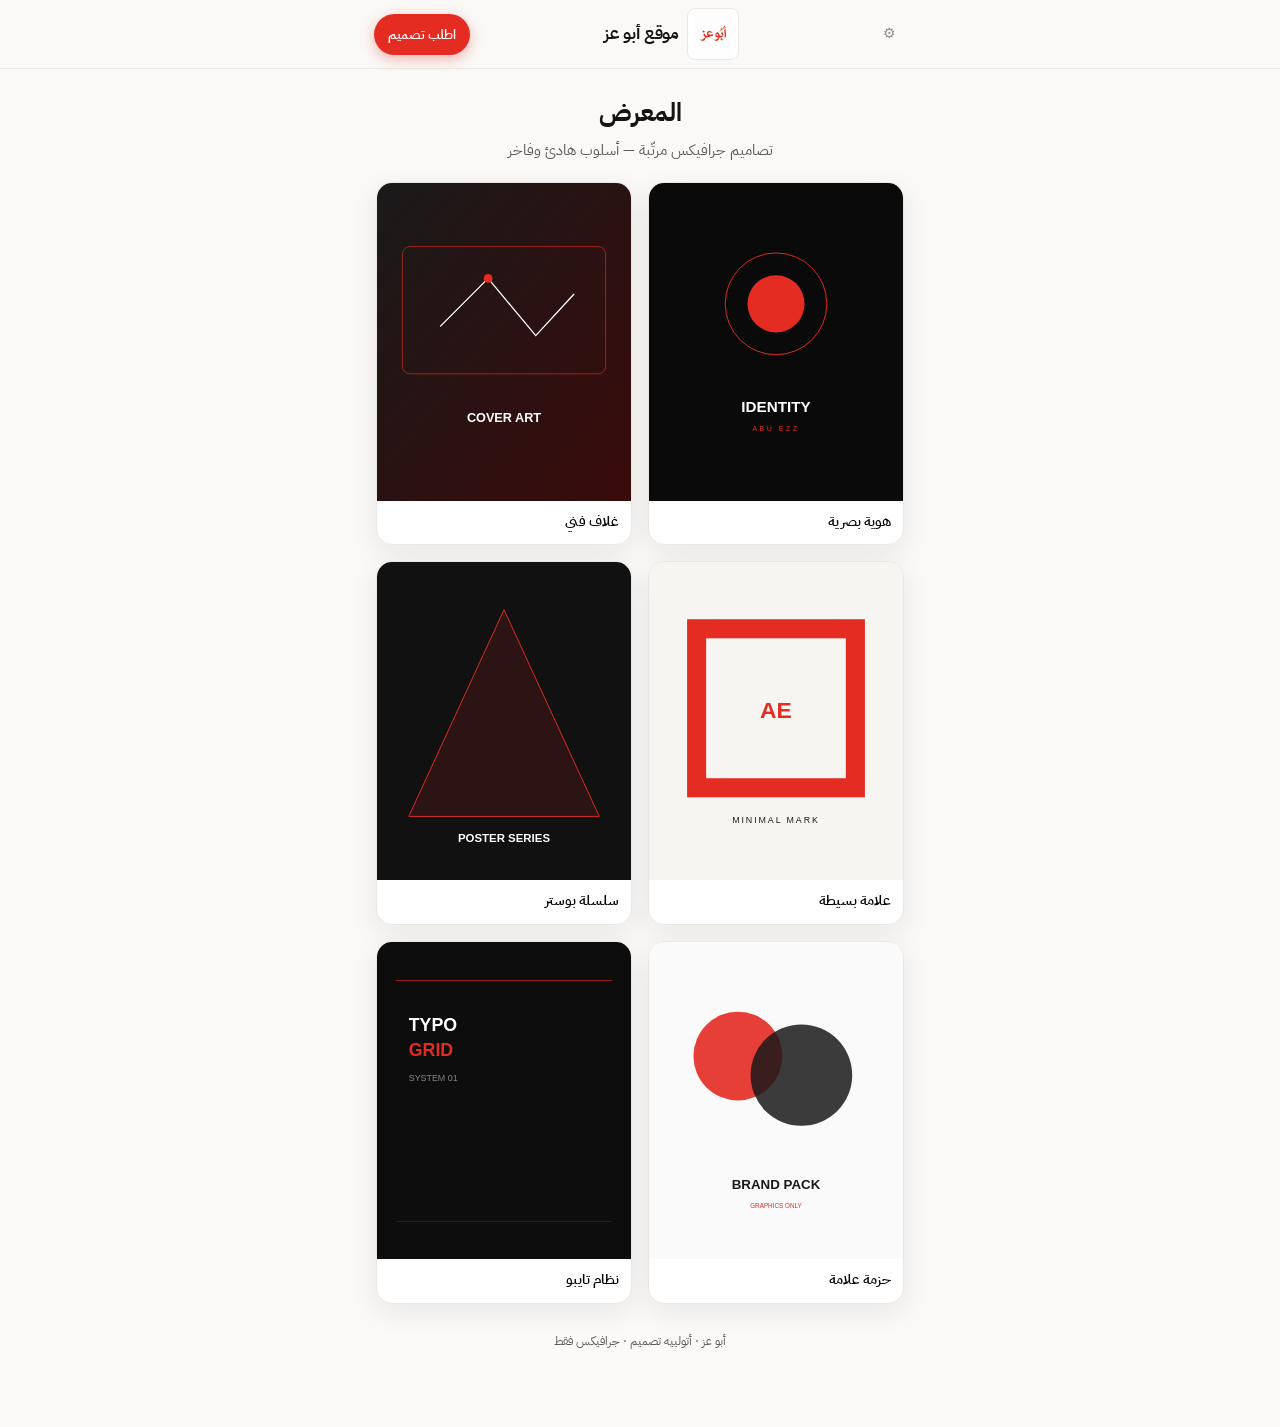
==== docs/index.html @ 237b1b46 "Replace site with أبو عز atelier (RTL docs Pages) Premium Arabic mobile-first gallery, mock order/pa" ====
<!DOCTYPE html>
<html lang="ar" dir="rtl">
<head>
  <meta charset="UTF-8" />
  <meta name="viewport" content="width=device-width, initial-scale=1, viewport-fit=cover" />
  <meta name="theme-color" content="#E42C23" />
  <meta name="description" content="أبو عز — أتولييه تصميم جرافيكس فاخر. معرض، طلب تصميم، ومتابعة الطلبات." />
  <title>موقع أبو عز</title>
  <link rel="preconnect" href="https://fonts.googleapis.com" />
  <link rel="preconnect" href="https://fonts.gstatic.com" crossorigin />
  <link href="https://fonts.googleapis.com/css2?family=IBM+Plex+Sans+Arabic:wght@300;400;500;600;700&display=swap" rel="stylesheet" />
  <link rel="stylesheet" href="styles.css" />
  <link rel="icon" href="assets/logo-abu-ezz.jpg" type="image/jpeg" />
</head>
<body>
  <div id="maintenanceOverlay" class="maintenance-overlay hidden" aria-live="polite">
    <div class="maintenance-card">
      <div class="spinner"></div>
      <p>جاري تحديث الموقع…</p>
      <p class="muted">صيانة قصيرة — ثوانٍ معدودة</p>
    </div>
  </div>

  <header class="site-header" id="siteHeader">
    <div class="header-bar">
      <button type="button" class="btn-cta" id="btnOrder" aria-label="اطلب تصميم">اطلب تصميم</button>
      <a href="#gallery" class="brand" id="brandLink" aria-label="موقع أبو عز — الرئيسية">
        <img src="assets/logo-abu-ezz.jpg" alt="أبو عز" class="brand-logo" width="120" height="160" />
        <span class="brand-title">موقع أبو عز</span>
      </a>
      <div class="header-actions">
        <button type="button" class="icon-btn hidden" id="btnBack" aria-label="رجوع">→</button>
        <button type="button" class="link-btn hidden" id="btnMyOrders" aria-label="طلباتي">طلباتي</button>
        <button type="button" class="icon-btn subtle" id="btnAdminGate" title="الإدارة" aria-label="الإدارة">⚙</button>
      </div>
    </div>
  </header>

  <main id="app" class="app">
    <!-- 1) Gallery -->
    <section id="view-gallery" class="view active" data-view="gallery">
      <div class="hero">
        <h1>المعرض</h1>
        <p class="hero-sub">تصاميم جرافيكس مرتّبة — أسلوب هادئ وفاخر</p>
      </div>
      <div class="gallery-grid" id="galleryGrid" role="list"></div>
      <p class="footer-note">أبو عز · أتولييه تصميم · جرافيكس فقط</p>
    </section>

    <!-- Gallery detail -->
    <section id="view-detail" class="view" data-view="detail">
      <article class="detail-card">
        <img id="detailImg" src="" alt="" class="detail-img" />
        <h2 id="detailTitle"></h2>
        <p id="detailDesc" class="muted"></p>
        <button type="button" class="btn-primary full" id="btnOrderFromDetail">اطلب تصميم مشابه</button>
      </article>
    </section>

    <!-- 2) Order flow -->
    <section id="view-order" class="view" data-view="order">
      <div class="flow-head">
        <h1>طلب تصميم</h1>
        <div class="steps-bar" id="stepsBar" aria-hidden="true"></div>
        <p class="step-label" id="stepLabel"></p>
      </div>
      <div class="flow-body" id="orderSteps"></div>
      <div class="flow-nav">
        <button type="button" class="btn-secondary" id="btnStepPrev">السابق</button>
        <button type="button" class="btn-primary" id="btnStepNext">التالي</button>
      </div>
    </section>

    <!-- 3) Payment -->
    <section id="view-pay" class="view" data-view="pay">
      <div class="pay-sheet" id="paySheet">
        <div class="pay-handle"></div>
        <p class="demo-badge">معاينة · لا تتم عمليات دفع حقيقية</p>
        <h1>الدفع</h1>
        <p class="pay-amount-label">المبلغ</p>
        <p class="pay-amount" id="payAmount">0.00 ر.س</p>
        <div class="pay-methods" role="radiogroup" aria-label="طريقة الدفع">
          <button type="button" class="pay-method" data-method="apple" aria-pressed="false">
            <span class="pm-icon"></span>
            <span>Apple Pay</span>
          </button>
          <button type="button" class="pay-method" data-method="mada" aria-pressed="false">
            <span class="pm-icon">م</span>
            <span>مدى</span>
          </button>
          <button type="button" class="pay-method" data-method="bank" aria-pressed="false">
            <span class="pm-icon">⇄</span>
            <span>تحويل بنكي</span>
          </button>
        </div>
        <div id="bankBox" class="bank-box hidden">
          <label>IBAN</label>
          <div class="iban-row">
            <code id="ibanText">SA7836036036009631393655</code>
            <button type="button" class="btn-copy" id="btnCopyIban">نسخ</button>
          </div>
        </div>
        <div class="double-tap-zone" id="doubleTapZone">
          <div class="side-btn" aria-hidden="true"></div>
          <p>اضغط مرتين للدفع</p>
          <p class="muted tiny">محاكاة واجهة المتجر — بدون خصم حقيقي</p>
        </div>
        <button type="button" class="btn-secondary full" id="btnCancelPay">إلغاء</button>
      </div>
    </section>

    <!-- Client orders -->
    <section id="view-myorders" class="view" data-view="myorders">
      <div class="hero compact">
        <h1>طلباتي</h1>
        <p class="hero-sub">خاصة بحسابك في هذه الجلسة فقط</p>
      </div>
      <div id="myOrdersList" class="orders-list"></div>
    </section>

    <!-- 4) Admin -->
    <section id="view-admin-login" class="view" data-view="admin-login">
      <div class="admin-gate">
        <h1>الإدارة</h1>
        <p class="muted">دخول محمي — للمعاينة فقط</p>
        <div id="adminLoginSteps">
          <div class="field" data-admin-step="pass">
            <label for="adminPass">كلمة المرور</label>
            <input type="password" id="adminPass" autocomplete="current-password" />
            <p class="help-once" id="adminPassHelp">للمعاينة: abu-ezz-admin</p>
          </div>
          <div class="field hidden" data-admin-step="phone">
            <label for="adminPhone">رقم الجوال</label>
            <input type="tel" id="adminPhone" inputmode="numeric" placeholder="5xxxxxxxx" dir="ltr" />
            <p class="muted tiny">يُقبل الرقم المصرّح فقط</p>
          </div>
          <div class="field hidden" data-admin-step="sms">
            <label for="adminSms">رمز التحقق (محاكاة)</label>
            <input type="text" id="adminSms" inputmode="numeric" maxlength="6" dir="ltr" />
            <p class="muted tiny" id="smsHint"></p>
          </div>
        </div>
        <button type="button" class="btn-primary full" id="btnAdminNext">متابعة</button>
      </div>
    </section>

    <section id="view-admin" class="view" data-view="admin">
      <div class="hero compact">
        <h1>لوحة الإدارة</h1>
        <p class="hero-sub">أبو عز · تحكم الأتولييه</p>
      </div>
      <div class="admin-grid">
        <button type="button" class="admin-tile" data-admin-panel="designs">إدارة تصميم</button>
        <button type="button" class="admin-tile" data-admin-panel="add">إضافة تصميم</button>
        <button type="button" class="admin-tile" data-admin-panel="orders">سجل الطلبات</button>
        <button type="button" class="admin-tile" data-admin-panel="refresh" id="btnSiteRefresh">تحديث</button>
      </div>

      <div id="adminPanel" class="admin-panel">
        <div class="panel hidden" id="panel-designs">
          <h2>إدارة التصاميم</h2>
          <div id="adminDesignsList" class="admin-list"></div>
        </div>
        <div class="panel hidden" id="panel-add">
          <h2>إضافة تصميم</h2>
          <div class="field">
            <label for="newDesignTitle">عنوان التصميم</label>
            <input type="text" id="newDesignTitle" />
          </div>
          <div class="field">
            <label for="newDesignDesc">وصف مختصر</label>
            <textarea id="newDesignDesc" rows="3"></textarea>
          </div>
          <div class="field">
            <label for="newDesignImg">رابط صورة / مسار الأصل</label>
            <input type="text" id="newDesignImg" placeholder="assets/sample-1.svg" dir="ltr" />
          </div>
          <button type="button" class="btn-primary" id="btnAddDesign">حفظ التصميم</button>
        </div>
        <div class="panel hidden" id="panel-orders">
          <h2>سجل الطلبات</h2>
          <div class="price-controls">
            <h3>أسعار الخدمات</h3>
            <div class="field inline">
              <label for="priceBase">سعر التصميم الأساسي</label>
              <input type="number" id="priceBase" min="0.001" max="1000" step="0.001" dir="ltr" />
            </div>
            <div class="field inline">
              <label for="priceExtra">سعر الإضافة</label>
              <input type="number" id="priceExtra" min="0.001" max="1000" step="0.001" dir="ltr" />
            </div>
            <button type="button" class="btn-secondary" id="btnSavePrices">حفظ الأسعار</button>
          </div>
          <div id="adminOrdersList" class="orders-list"></div>
        </div>
      </div>

      <div class="security-panel" id="securityPanel">
        <h2>حالة الأمان</h2>
        <ul class="sec-list">
          <li><span class="dot ok"></span> ملفات غير مسربة</li>
          <li><span class="dot ok"></span> قاعدة بيانات مؤمّنة <span class="muted tiny">(محاكاة محلية)</span></li>
          <li><span class="dot ok"></span> تسليس للموقع</li>
        </ul>
        <h3>سجل الزوار والأحداث</h3>
        <p class="stat-line">الدخول: <strong id="statVisits">0</strong> · الأحداث: <strong id="statEvents">0</strong></p>
        <div id="eventLog" class="event-log"></div>
        <button type="button" class="btn-secondary" id="btnLogoutAdmin">خروج الإدارة</button>
      </div>
    </section>
  </main>

  <div id="toast" class="toast hidden" role="status"></div>
  <script src="app.js" defer></script>
</body>
</html>
---- docs/styles.css ----
/* أبو عز — premium RTL mobile-first */
:root {
  --brand: #E42C23;
  --brand-dark: #c4211a;
  --brand-soft: rgba(228, 44, 35, 0.08);
  --ink: #141414;
  --ink-soft: #5a5a5a;
  --line: #ebe8e4;
  --bg: #faf9f7;
  --card: #ffffff;
  --shadow: 0 8px 28px rgba(20, 20, 20, 0.08);
  --radius: 16px;
  --header-h: 64px;
  --safe-b: env(safe-area-inset-bottom, 0px);
  --font: "IBM Plex Sans Arabic", system-ui, -apple-system, sans-serif;
}

*, *::before, *::after { box-sizing: border-box; }
html { scroll-behavior: smooth; }
body {
  margin: 0;
  font-family: var(--font);
  background: var(--bg);
  color: var(--ink);
  line-height: 1.6;
  -webkit-font-smoothing: antialiased;
  min-height: 100dvh;
  padding-bottom: calc(24px + var(--safe-b));
}
img { max-width: 100%; display: block; }
button, input, textarea { font: inherit; }
button { cursor: pointer; border: none; background: none; }
a { color: inherit; text-decoration: none; }
.hidden { display: none !important; }
.muted { color: var(--ink-soft); }
.tiny { font-size: 0.78rem; }
.full { width: 100%; }

/* Header — CTA visual LEFT in RTL (margin-inline-end / order) */
.site-header {
  position: sticky;
  top: 0;
  z-index: 40;
  background: rgba(250, 249, 247, 0.92);
  backdrop-filter: blur(12px);
  -webkit-backdrop-filter: blur(12px);
  border-bottom: 1px solid var(--line);
}
.header-bar {
  max-width: 560px;
  margin: 0 auto;
  min-height: var(--header-h);
  padding: 8px 14px;
  display: grid;
  grid-template-columns: auto 1fr auto;
  align-items: center;
  gap: 10px;
}
/* In RTL, first grid column is on the RIGHT. We want CTA on visual LEFT → last column */
.header-bar { direction: ltr; }
.header-bar .brand { direction: rtl; justify-self: center; }
.header-bar .header-actions { direction: rtl; justify-self: start; }
.header-bar .btn-cta { justify-self: end; }

.brand {
  display: flex;
  align-items: center;
  gap: 8px;
}
.brand-logo {
  width: 44px;
  height: 44px;
  object-fit: contain;
  border-radius: 8px;
  background: #fff;
  border: 1px solid var(--line);
}
.brand-title {
  font-weight: 700;
  font-size: 0.95rem;
  letter-spacing: -0.01em;
  white-space: nowrap;
}
.btn-cta {
  background: var(--brand);
  color: #fff;
  font-weight: 600;
  font-size: 0.82rem;
  padding: 10px 14px;
  border-radius: 999px;
  box-shadow: 0 4px 14px rgba(228, 44, 35, 0.35);
  transition: transform 0.15s ease, background 0.15s;
}
.btn-cta:active { transform: scale(0.97); background: var(--brand-dark); }
.icon-btn, .link-btn {
  color: var(--ink);
  font-size: 0.9rem;
  padding: 8px 10px;
  border-radius: 10px;
}
.icon-btn.subtle { opacity: 0.45; }
.header-actions { display: flex; align-items: center; gap: 4px; }
.link-btn {
  color: var(--brand);
  font-weight: 600;
  font-size: 0.82rem;
}

.app {
  max-width: 560px;
  margin: 0 auto;
  padding: 12px 16px 40px;
}
.view { display: none; animation: fadeIn 0.35s ease; }
.view.active { display: block; }
@keyframes fadeIn {
  from { opacity: 0; transform: translateY(6px); }
  to { opacity: 1; transform: none; }
}

.hero { padding: 12px 0 20px; text-align: center; }
.hero.compact { padding-bottom: 12px; }
.hero h1 {
  margin: 0 0 6px;
  font-size: 1.55rem;
  font-weight: 700;
}
.hero-sub { margin: 0; color: var(--ink-soft); font-size: 0.92rem; }

/* Gallery */
.gallery-grid {
  display: grid;
  grid-template-columns: 1fr 1fr;
  gap: 12px;
}
.gallery-item {
  background: var(--card);
  border-radius: var(--radius);
  overflow: hidden;
  border: 1px solid var(--line);
  box-shadow: var(--shadow);
  text-align: start;
  padding: 0;
  transition: transform 0.2s ease;
}
.gallery-item:active { transform: scale(0.98); }
.gallery-item img {
  width: 100%;
  aspect-ratio: 4/5;
  object-fit: cover;
  background: #eee;
}
.gallery-item .cap {
  padding: 10px 12px 12px;
  font-size: 0.85rem;
  font-weight: 600;
}
.footer-note {
  text-align: center;
  color: var(--ink-soft);
  font-size: 0.75rem;
  margin-top: 28px;
}

.detail-card {
  background: var(--card);
  border-radius: calc(var(--radius) + 4px);
  overflow: hidden;
  border: 1px solid var(--line);
  box-shadow: var(--shadow);
  padding-bottom: 20px;
}
.detail-img {
  width: 100%;
  aspect-ratio: 4/5;
  object-fit: cover;
}
.detail-card h2, .detail-card p { padding: 0 16px; }
.detail-card h2 { margin: 16px 0 6px; font-size: 1.25rem; }
.detail-card .btn-primary { margin: 16px; width: calc(100% - 32px); }

/* Buttons */
.btn-primary, .btn-secondary {
  display: inline-flex;
  align-items: center;
  justify-content: center;
  gap: 8px;
  padding: 12px 18px;
  border-radius: 12px;
  font-weight: 600;
  transition: background 0.15s, opacity 0.15s, transform 0.1s;
}
.btn-primary {
  background: var(--brand);
  color: #fff;
}
.btn-primary:disabled {
  opacity: 0.4;
  cursor: not-allowed;
}
.btn-primary:not(:disabled):active { transform: scale(0.98); background: var(--brand-dark); }
.btn-secondary {
  background: #fff;
  color: var(--ink);
  border: 1px solid var(--line);
}
.btn-copy {
  background: var(--brand-soft);
  color: var(--brand);
  font-weight: 600;
  padding: 8px 12px;
  border-radius: 8px;
  flex-shrink: 0;
}

/* Order flow */
.flow-head { text-align: center; margin-bottom: 16px; }
.flow-head h1 { margin: 0 0 12px; font-size: 1.35rem; }
.steps-bar {
  display: flex;
  gap: 4px;
  justify-content: center;
  margin-bottom: 8px;
}
.steps-bar span {
  width: 22px;
  height: 4px;
  border-radius: 2px;
  background: var(--line);
}
.steps-bar span.on { background: var(--brand); }
.step-label { margin: 0; font-size: 0.9rem; color: var(--ink-soft); font-weight: 500; }
.flow-body {
  background: var(--card);
  border: 1px solid var(--line);
  border-radius: var(--radius);
  padding: 18px 16px;
  box-shadow: var(--shadow);
  min-height: 220px;
}
.flow-nav {
  display: flex;
  gap: 10px;
  margin-top: 16px;
}
.flow-nav .btn-primary, .flow-nav .btn-secondary { flex: 1; }

.field { margin-bottom: 14px; }
.field label {
  display: block;
  font-size: 0.85rem;
  font-weight: 600;
  margin-bottom: 6px;
}
.field input, .field textarea {
  width: 100%;
  padding: 12px 14px;
  border: 1px solid var(--line);
  border-radius: 12px;
  background: #fff;
  color: var(--ink);
  outline: none;
  transition: border-color 0.15s;
}
.field input:focus, .field textarea:focus { border-color: var(--brand); }
.field.inline {
  display: flex;
  flex-direction: column;
  gap: 6px;
}
.help-once {
  font-size: 0.78rem;
  color: var(--brand);
  margin: 8px 0 0;
  background: var(--brand-soft);
  padding: 8px 10px;
  border-radius: 8px;
}

.google-btn {
  width: 100%;
  display: flex;
  align-items: center;
  justify-content: center;
  gap: 10px;
  padding: 12px;
  border: 1px solid var(--line);
  border-radius: 12px;
  background: #fff;
  font-weight: 600;
  margin-top: 10px;
}
.google-btn .g {
  width: 22px; height: 22px;
  border-radius: 50%;
  background: conic-gradient(#ea4335 0 25%, #fbbc05 0 50%, #34a853 0 75%, #4285f4 0);
}
.avatar-row {
  display: flex;
  align-items: center;
  gap: 12px;
  margin-top: 14px;
  padding: 10px;
  background: var(--brand-soft);
  border-radius: 12px;
}
.avatar-ph {
  width: 44px; height: 44px;
  border-radius: 50%;
  background: linear-gradient(135deg, #ddd, #bbb);
  display: grid; place-items: center;
  font-weight: 700; color: #555;
}
.fixed-type {
  display: inline-flex;
  align-items: center;
  gap: 8px;
  padding: 12px 14px;
  background: var(--brand-soft);
  color: var(--brand);
  border-radius: 12px;
  font-weight: 600;
  border: 1px solid rgba(228,44,35,0.2);
}

.colors-grid {
  display: grid;
  grid-template-columns: repeat(5, 1fr);
  gap: 10px;
}
.color-swatch {
  aspect-ratio: 1;
  border-radius: 12px;
  border: 2px solid transparent;
  box-shadow: inset 0 0 0 1px rgba(0,0,0,0.08);
}
.color-swatch.selected {
  border-color: var(--ink);
  outline: 2px solid var(--brand);
  outline-offset: 2px;
}
.color-count { font-size: 0.8rem; color: var(--ink-soft); margin-top: 8px; }

.total-box {
  text-align: center;
  padding: 20px 12px;
}
.total-box .sum {
  font-size: 2rem;
  font-weight: 700;
  color: var(--brand);
  margin: 8px 0;
}
.breakdown { font-size: 0.85rem; color: var(--ink-soft); }

/* Payment sheet */
#view-pay {
  position: fixed;
  inset: 0;
  z-index: 50;
  background: rgba(0,0,0,0.45);
  display: none;
  align-items: flex-end;
  justify-content: center;
  padding: 0;
  max-width: none;
  margin: 0;
}
#view-pay.active { display: flex; animation: none; }
.pay-sheet {
  width: 100%;
  max-width: 560px;
  background: #fff;
  border-radius: 24px 24px 0 0;
  padding: 12px 20px calc(28px + var(--safe-b));
  box-shadow: 0 -8px 40px rgba(0,0,0,0.2);
  animation: sheetUp 0.35s ease;
}
@keyframes sheetUp {
  from { transform: translateY(40%); opacity: 0.6; }
  to { transform: none; opacity: 1; }
}
.pay-handle {
  width: 40px; height: 4px;
  background: #ddd;
  border-radius: 2px;
  margin: 4px auto 14px;
}
.demo-badge {
  display: inline-block;
  background: #fff3cd;
  color: #7a5b00;
  font-size: 0.72rem;
  font-weight: 600;
  padding: 4px 10px;
  border-radius: 999px;
  margin: 0 0 10px;
}
.pay-sheet h1 { margin: 0 0 8px; font-size: 1.3rem; text-align: center; }
.pay-amount-label { text-align: center; margin: 0; color: var(--ink-soft); font-size: 0.85rem; }
.pay-amount {
  text-align: center;
  font-size: 2.2rem;
  font-weight: 700;
  margin: 4px 0 18px;
  color: var(--ink);
}
.pay-methods {
  display: grid;
  grid-template-columns: 1fr 1fr 1fr;
  gap: 8px;
  margin-bottom: 14px;
}
.pay-method {
  display: flex;
  flex-direction: column;
  align-items: center;
  gap: 6px;
  padding: 14px 8px;
  border-radius: 14px;
  border: 1.5px solid var(--line);
  font-size: 0.78rem;
  font-weight: 600;
  background: #fafafa;
}
.pay-method[aria-pressed="true"] {
  border-color: var(--brand);
  background: var(--brand-soft);
  color: var(--brand);
}
.pm-icon {
  font-size: 1.2rem;
  width: 32px; height: 32px;
  display: grid; place-items: center;
  border-radius: 8px;
  background: #fff;
  border: 1px solid var(--line);
}
.bank-box {
  background: #f6f6f6;
  border-radius: 12px;
  padding: 12px;
  margin-bottom: 14px;
}
.bank-box label { font-size: 0.8rem; font-weight: 600; display: block; margin-bottom: 6px; }
.iban-row {
  display: flex;
  align-items: center;
  gap: 8px;
}
.iban-row code {
  flex: 1;
  font-size: 0.72rem;
  word-break: break-all;
  direction: ltr;
  text-align: left;
  background: #fff;
  padding: 10px;
  border-radius: 8px;
  border: 1px solid var(--line);
}
.double-tap-zone {
  position: relative;
  border: 2px dashed var(--line);
  border-radius: 16px;
  padding: 28px 16px;
  text-align: center;
  margin-bottom: 14px;
  background: linear-gradient(180deg, #fafafa, #fff);
  user-select: none;
  -webkit-user-select: none;
}
.double-tap-zone.ready {
  border-color: var(--brand);
  background: var(--brand-soft);
}
.double-tap-zone p { margin: 0; font-weight: 600; }
.double-tap-zone .tiny { margin-top: 6px; font-weight: 400; }
.side-btn {
  position: absolute;
  left: 10px;
  top: 50%;
  transform: translateY(-50%);
  width: 6px;
  height: 36px;
  border-radius: 3px;
  background: #ccc;
}
.double-tap-zone.ready .side-btn { background: var(--brand); }

/* Orders list */
.orders-list { display: flex; flex-direction: column; gap: 10px; }
.order-card {
  background: var(--card);
  border: 1px solid var(--line);
  border-radius: var(--radius);
  padding: 14px;
  box-shadow: var(--shadow);
}
.order-card h3 { margin: 0 0 6px; font-size: 1rem; }
.order-meta { font-size: 0.8rem; color: var(--ink-soft); }
.badge {
  display: inline-block;
  font-size: 0.72rem;
  font-weight: 600;
  padding: 3px 8px;
  border-radius: 999px;
  background: var(--brand-soft);
  color: var(--brand);
  margin-bottom: 8px;
}
.empty {
  text-align: center;
  padding: 40px 16px;
  color: var(--ink-soft);
  background: var(--card);
  border-radius: var(--radius);
  border: 1px dashed var(--line);
}

/* Admin */
.admin-gate {
  background: var(--card);
  border: 1px solid var(--line);
  border-radius: var(--radius);
  padding: 24px 18px;
  box-shadow: var(--shadow);
  max-width: 400px;
  margin: 20px auto;
}
.admin-gate h1 { margin: 0 0 4px; text-align: center; font-size: 1.35rem; }
.admin-gate > .muted { text-align: center; margin-bottom: 18px; }

.admin-grid {
  display: grid;
  grid-template-columns: 1fr 1fr;
  gap: 12px;
  margin-bottom: 20px;
}
.admin-tile {
  aspect-ratio: 1.15;
  background: var(--card);
  border: 1px solid var(--line);
  border-radius: var(--radius);
  box-shadow: var(--shadow);
  font-weight: 700;
  font-size: 0.95rem;
  color: var(--ink);
  transition: border-color 0.15s, transform 0.1s;
}
.admin-tile:active { transform: scale(0.97); }
.admin-tile.active-tile {
  border-color: var(--brand);
  color: var(--brand);
  background: var(--brand-soft);
}
.admin-panel .panel {
  background: var(--card);
  border: 1px solid var(--line);
  border-radius: var(--radius);
  padding: 16px;
  margin-bottom: 16px;
}
.admin-panel h2 { margin: 0 0 12px; font-size: 1.1rem; }
.admin-list { display: flex; flex-direction: column; gap: 8px; }
.admin-design-row {
  display: flex;
  align-items: center;
  gap: 10px;
  padding: 8px;
  border: 1px solid var(--line);
  border-radius: 10px;
}
.admin-design-row img {
  width: 48px; height: 60px;
  object-fit: cover;
  border-radius: 6px;
}
.admin-design-row .grow { flex: 1; font-size: 0.85rem; font-weight: 600; }
.danger-btn {
  color: var(--brand);
  font-size: 0.8rem;
  font-weight: 600;
  padding: 6px 8px;
}
.price-controls {
  background: #f7f7f7;
  border-radius: 12px;
  padding: 12px;
  margin-bottom: 16px;
}
.price-controls h3 { margin: 0 0 10px; font-size: 0.95rem; }

.security-panel {
  background: var(--card);
  border: 1px solid var(--line);
  border-radius: var(--radius);
  padding: 16px;
  margin-top: 8px;
}
.security-panel h2, .security-panel h3 { margin: 0 0 10px; font-size: 1rem; }
.security-panel h3 { margin-top: 16px; }
.sec-list { list-style: none; padding: 0; margin: 0; }
.sec-list li {
  display: flex;
  align-items: center;
  gap: 8px;
  padding: 8px 0;
  font-size: 0.9rem;
  border-bottom: 1px solid var(--line);
}
.dot {
  width: 8px; height: 8px;
  border-radius: 50%;
  flex-shrink: 0;
}
.dot.ok { background: #22a06b; box-shadow: 0 0 0 3px rgba(34,160,107,0.2); }
.stat-line { font-size: 0.9rem; margin: 0 0 10px; }
.event-log {
  max-height: 180px;
  overflow: auto;
  font-size: 0.78rem;
  background: #f6f6f6;
  border-radius: 10px;
  padding: 10px;
  direction: ltr;
  text-align: left;
  font-family: ui-monospace, monospace;
}
.event-log div { padding: 3px 0; border-bottom: 1px solid #eaeaea; color: #444; }

/* Maintenance */
.maintenance-overlay {
  position: fixed;
  inset: 0;
  z-index: 100;
  background: rgba(250, 249, 247, 0.94);
  display: grid;
  place-items: center;
}
.maintenance-card { text-align: center; }
.spinner {
  width: 40px; height: 40px;
  border: 3px solid var(--line);
  border-top-color: var(--brand);
  border-radius: 50%;
  margin: 0 auto 14px;
  animation: spin 0.8s linear infinite;
}
@keyframes spin { to { transform: rotate(360deg); } }

.toast {
  position: fixed;
  bottom: calc(24px + var(--safe-b));
  left: 50%;
  transform: translateX(-50%);
  background: var(--ink);
  color: #fff;
  padding: 12px 18px;
  border-radius: 12px;
  font-size: 0.88rem;
  font-weight: 500;
  z-index: 80;
  max-width: 90vw;
  box-shadow: var(--shadow);
}
.toast.hidden { display: none; }

@media (min-width: 600px) {
  .gallery-grid { gap: 16px; }
  .brand-title { font-size: 1.05rem; }
  .brand-logo { width: 52px; height: 52px; }
}
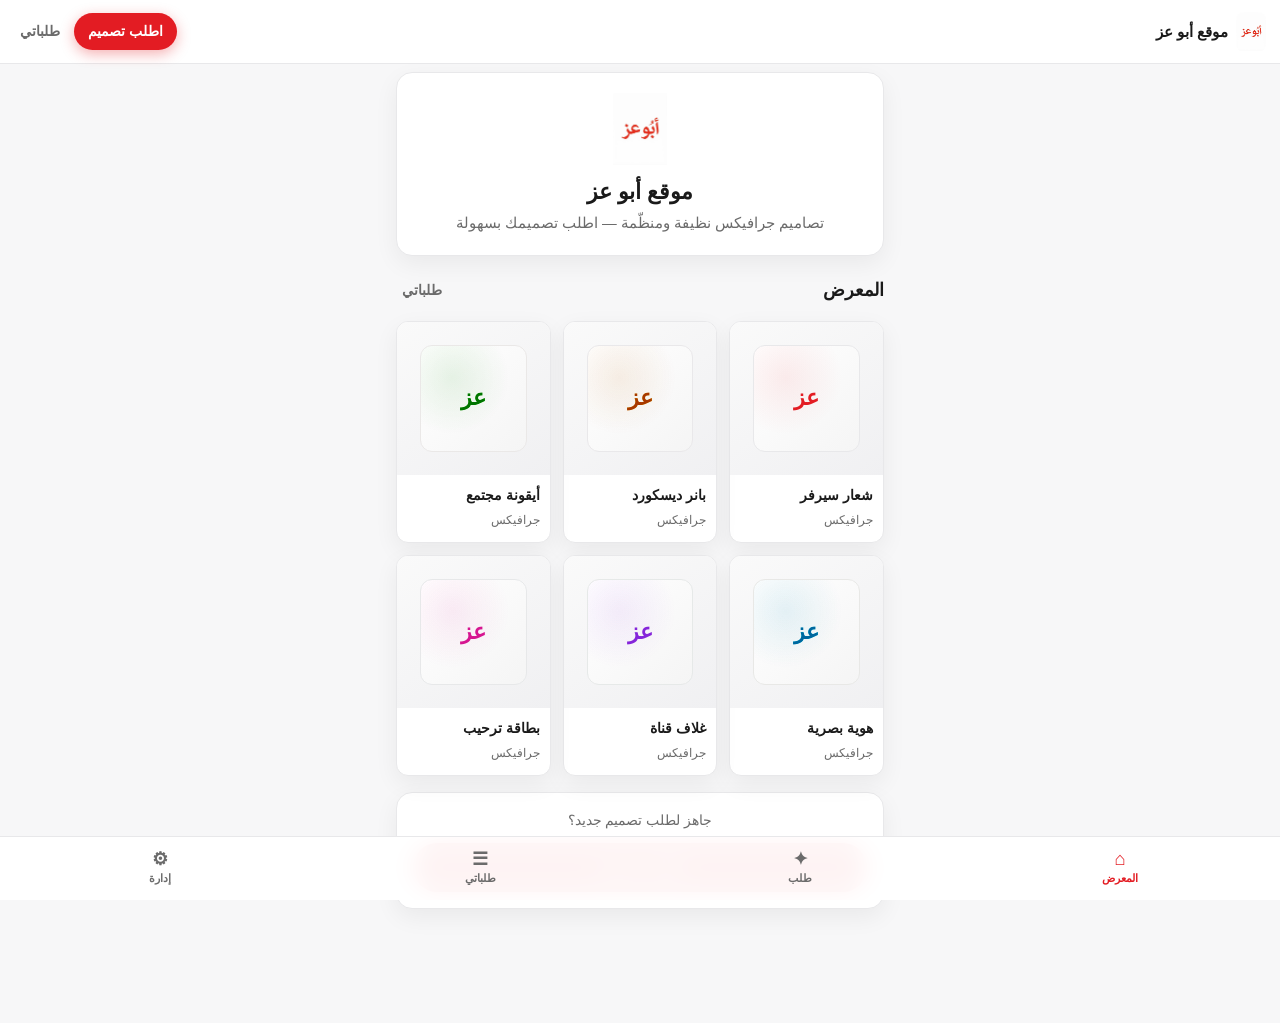
==== commit 1df90d66: "Polish موقع أبو عز: RTL SPA gallery, order wizard, pay, admin Mobile-first Arabic site with logo CTA" ====
--- a/docs/index.html
+++ b/docs/index.html
@@ -3,214 +3,56 @@
 <head>
   <meta charset="UTF-8" />
   <meta name="viewport" content="width=device-width, initial-scale=1, viewport-fit=cover" />
-  <meta name="theme-color" content="#E42C23" />
-  <meta name="description" content="أبو عز — أتولييه تصميم جرافيكس فاخر. معرض، طلب تصميم، ومتابعة الطلبات." />
+  <meta name="theme-color" content="#E31C23" />
+  <meta name="apple-mobile-web-app-capable" content="yes" />
+  <meta name="apple-mobile-web-app-status-bar-style" content="default" />
   <title>موقع أبو عز</title>
-  <link rel="preconnect" href="https://fonts.googleapis.com" />
-  <link rel="preconnect" href="https://fonts.gstatic.com" crossorigin />
-  <link href="https://fonts.googleapis.com/css2?family=IBM+Plex+Sans+Arabic:wght@300;400;500;600;700&display=swap" rel="stylesheet" />
+  <link rel="icon" type="image/jpeg" href="assets/logo-abu-ezz.jpg" />
   <link rel="stylesheet" href="styles.css" />
-  <link rel="icon" href="assets/logo-abu-ezz.jpg" type="image/jpeg" />
 </head>
 <body>
-  <div id="maintenanceOverlay" class="maintenance-overlay hidden" aria-live="polite">
+  <div id="maintenance-overlay" class="maintenance-overlay hidden" aria-hidden="true">
     <div class="maintenance-card">
       <div class="spinner"></div>
-      <p>جاري تحديث الموقع…</p>
-      <p class="muted">صيانة قصيرة — ثوانٍ معدودة</p>
+      <p>الموقع قيد التحديث…</p>
+      <p class="muted">يرجى الانتظار قليلاً</p>
     </div>
   </div>
 
-  <header class="site-header" id="siteHeader">
-    <div class="header-bar">
-      <button type="button" class="btn-cta" id="btnOrder" aria-label="اطلب تصميم">اطلب تصميم</button>
-      <a href="#gallery" class="brand" id="brandLink" aria-label="موقع أبو عز — الرئيسية">
-        <img src="assets/logo-abu-ezz.jpg" alt="أبو عز" class="brand-logo" width="120" height="160" />
-        <span class="brand-title">موقع أبو عز</span>
-      </a>
-      <div class="header-actions">
-        <button type="button" class="icon-btn hidden" id="btnBack" aria-label="رجوع">→</button>
-        <button type="button" class="link-btn hidden" id="btnMyOrders" aria-label="طلباتي">طلباتي</button>
-        <button type="button" class="icon-btn subtle" id="btnAdminGate" title="الإدارة" aria-label="الإدارة">⚙</button>
-      </div>
+  <header class="app-header" id="app-header">
+    <a href="#/" class="brand" aria-label="موقع أبو عز — الرئيسية">
+      <img src="assets/logo-abu-ezz.jpg" alt="أبُو عز" class="brand-logo" width="120" height="48" />
+      <span class="brand-title">موقع أبو عز</span>
+    </a>
+    <div class="header-actions">
+      <a href="#/orders" class="link-btn" id="btn-my-orders">طلباتي</a>
+      <a href="#/order" class="cta-btn" id="btn-order-design">اطلب تصميم</a>
     </div>
   </header>
 
-  <main id="app" class="app">
-    <!-- 1) Gallery -->
-    <section id="view-gallery" class="view active" data-view="gallery">
-      <div class="hero">
-        <h1>المعرض</h1>
-        <p class="hero-sub">تصاميم جرافيكس مرتّبة — أسلوب هادئ وفاخر</p>
-      </div>
-      <div class="gallery-grid" id="galleryGrid" role="list"></div>
-      <p class="footer-note">أبو عز · أتولييه تصميم · جرافيكس فقط</p>
-    </section>
+  <main id="app" class="app-main" role="main"></main>
 
-    <!-- Gallery detail -->
-    <section id="view-detail" class="view" data-view="detail">
-      <article class="detail-card">
-        <img id="detailImg" src="" alt="" class="detail-img" />
-        <h2 id="detailTitle"></h2>
-        <p id="detailDesc" class="muted"></p>
-        <button type="button" class="btn-primary full" id="btnOrderFromDetail">اطلب تصميم مشابه</button>
-      </article>
-    </section>
-
-    <!-- 2) Order flow -->
-    <section id="view-order" class="view" data-view="order">
-      <div class="flow-head">
-        <h1>طلب تصميم</h1>
-        <div class="steps-bar" id="stepsBar" aria-hidden="true"></div>
-        <p class="step-label" id="stepLabel"></p>
-      </div>
-      <div class="flow-body" id="orderSteps"></div>
-      <div class="flow-nav">
-        <button type="button" class="btn-secondary" id="btnStepPrev">السابق</button>
-        <button type="button" class="btn-primary" id="btnStepNext">التالي</button>
-      </div>
-    </section>
-
-    <!-- 3) Payment -->
-    <section id="view-pay" class="view" data-view="pay">
-      <div class="pay-sheet" id="paySheet">
-        <div class="pay-handle"></div>
-        <p class="demo-badge">معاينة · لا تتم عمليات دفع حقيقية</p>
-        <h1>الدفع</h1>
-        <p class="pay-amount-label">المبلغ</p>
-        <p class="pay-amount" id="payAmount">0.00 ر.س</p>
-        <div class="pay-methods" role="radiogroup" aria-label="طريقة الدفع">
-          <button type="button" class="pay-method" data-method="apple" aria-pressed="false">
-            <span class="pm-icon"></span>
-            <span>Apple Pay</span>
-          </button>
-          <button type="button" class="pay-method" data-method="mada" aria-pressed="false">
-            <span class="pm-icon">م</span>
-            <span>مدى</span>
-          </button>
-          <button type="button" class="pay-method" data-method="bank" aria-pressed="false">
-            <span class="pm-icon">⇄</span>
-            <span>تحويل بنكي</span>
-          </button>
-        </div>
-        <div id="bankBox" class="bank-box hidden">
-          <label>IBAN</label>
-          <div class="iban-row">
-            <code id="ibanText">SA7836036036009631393655</code>
-            <button type="button" class="btn-copy" id="btnCopyIban">نسخ</button>
-          </div>
-        </div>
-        <div class="double-tap-zone" id="doubleTapZone">
-          <div class="side-btn" aria-hidden="true"></div>
-          <p>اضغط مرتين للدفع</p>
-          <p class="muted tiny">محاكاة واجهة المتجر — بدون خصم حقيقي</p>
-        </div>
-        <button type="button" class="btn-secondary full" id="btnCancelPay">إلغاء</button>
-      </div>
-    </section>
-
-    <!-- Client orders -->
-    <section id="view-myorders" class="view" data-view="myorders">
-      <div class="hero compact">
-        <h1>طلباتي</h1>
-        <p class="hero-sub">خاصة بحسابك في هذه الجلسة فقط</p>
-      </div>
-      <div id="myOrdersList" class="orders-list"></div>
-    </section>
-
-    <!-- 4) Admin -->
-    <section id="view-admin-login" class="view" data-view="admin-login">
-      <div class="admin-gate">
-        <h1>الإدارة</h1>
-        <p class="muted">دخول محمي — للمعاينة فقط</p>
-        <div id="adminLoginSteps">
-          <div class="field" data-admin-step="pass">
-            <label for="adminPass">كلمة المرور</label>
-            <input type="password" id="adminPass" autocomplete="current-password" />
-            <p class="help-once" id="adminPassHelp">للمعاينة: abu-ezz-admin</p>
-          </div>
-          <div class="field hidden" data-admin-step="phone">
-            <label for="adminPhone">رقم الجوال</label>
-            <input type="tel" id="adminPhone" inputmode="numeric" placeholder="5xxxxxxxx" dir="ltr" />
-            <p class="muted tiny">يُقبل الرقم المصرّح فقط</p>
-          </div>
-          <div class="field hidden" data-admin-step="sms">
-            <label for="adminSms">رمز التحقق (محاكاة)</label>
-            <input type="text" id="adminSms" inputmode="numeric" maxlength="6" dir="ltr" />
-            <p class="muted tiny" id="smsHint"></p>
-          </div>
-        </div>
-        <button type="button" class="btn-primary full" id="btnAdminNext">متابعة</button>
-      </div>
-    </section>
-
-    <section id="view-admin" class="view" data-view="admin">
-      <div class="hero compact">
-        <h1>لوحة الإدارة</h1>
-        <p class="hero-sub">أبو عز · تحكم الأتولييه</p>
-      </div>
-      <div class="admin-grid">
-        <button type="button" class="admin-tile" data-admin-panel="designs">إدارة تصميم</button>
-        <button type="button" class="admin-tile" data-admin-panel="add">إضافة تصميم</button>
-        <button type="button" class="admin-tile" data-admin-panel="orders">سجل الطلبات</button>
-        <button type="button" class="admin-tile" data-admin-panel="refresh" id="btnSiteRefresh">تحديث</button>
-      </div>
-
-      <div id="adminPanel" class="admin-panel">
-        <div class="panel hidden" id="panel-designs">
-          <h2>إدارة التصاميم</h2>
-          <div id="adminDesignsList" class="admin-list"></div>
-        </div>
-        <div class="panel hidden" id="panel-add">
-          <h2>إضافة تصميم</h2>
-          <div class="field">
-            <label for="newDesignTitle">عنوان التصميم</label>
-            <input type="text" id="newDesignTitle" />
-          </div>
-          <div class="field">
-            <label for="newDesignDesc">وصف مختصر</label>
-            <textarea id="newDesignDesc" rows="3"></textarea>
-          </div>
-          <div class="field">
-            <label for="newDesignImg">رابط صورة / مسار الأصل</label>
-            <input type="text" id="newDesignImg" placeholder="assets/sample-1.svg" dir="ltr" />
-          </div>
-          <button type="button" class="btn-primary" id="btnAddDesign">حفظ التصميم</button>
-        </div>
-        <div class="panel hidden" id="panel-orders">
-          <h2>سجل الطلبات</h2>
-          <div class="price-controls">
-            <h3>أسعار الخدمات</h3>
-            <div class="field inline">
-              <label for="priceBase">سعر التصميم الأساسي</label>
-              <input type="number" id="priceBase" min="0.001" max="1000" step="0.001" dir="ltr" />
-            </div>
-            <div class="field inline">
-              <label for="priceExtra">سعر الإضافة</label>
-              <input type="number" id="priceExtra" min="0.001" max="1000" step="0.001" dir="ltr" />
-            </div>
-            <button type="button" class="btn-secondary" id="btnSavePrices">حفظ الأسعار</button>
-          </div>
-          <div id="adminOrdersList" class="orders-list"></div>
-        </div>
-      </div>
-
-      <div class="security-panel" id="securityPanel">
-        <h2>حالة الأمان</h2>
-        <ul class="sec-list">
-          <li><span class="dot ok"></span> ملفات غير مسربة</li>
-          <li><span class="dot ok"></span> قاعدة بيانات مؤمّنة <span class="muted tiny">(محاكاة محلية)</span></li>
-          <li><span class="dot ok"></span> تسليس للموقع</li>
-        </ul>
-        <h3>سجل الزوار والأحداث</h3>
-        <p class="stat-line">الدخول: <strong id="statVisits">0</strong> · الأحداث: <strong id="statEvents">0</strong></p>
-        <div id="eventLog" class="event-log"></div>
-        <button type="button" class="btn-secondary" id="btnLogoutAdmin">خروج الإدارة</button>
-      </div>
-    </section>
-  </main>
+  <nav class="bottom-nav" aria-label="التنقل">
+    <a href="#/" data-route="home" class="nav-item">
+      <span class="nav-icon">⌂</span>
+      <span>المعرض</span>
+    </a>
+    <a href="#/order" data-route="order" class="nav-item">
+      <span class="nav-icon">✦</span>
+      <span>طلب</span>
+    </a>
+    <a href="#/orders" data-route="orders" class="nav-item">
+      <span class="nav-icon">☰</span>
+      <span>طلباتي</span>
+    </a>
+    <a href="#/admin" data-route="admin" class="nav-item">
+      <span class="nav-icon">⚙</span>
+      <span>إدارة</span>
+    </a>
+  </nav>
 
   <div id="toast" class="toast hidden" role="status"></div>
-  <script src="app.js" defer></script>
+
+  <script src="app.js"></script>
 </body>
 </html>
--- a/docs/styles.css
+++ b/docs/styles.css
@@ -1,18 +1,21 @@
-/* أبو عز — premium RTL mobile-first */
+/* موقع أبو عز — mobile-first RTL */
 :root {
-  --brand: #E42C23;
-  --brand-dark: #c4211a;
-  --brand-soft: rgba(228, 44, 35, 0.08);
-  --ink: #141414;
-  --ink-soft: #5a5a5a;
-  --line: #ebe8e4;
-  --bg: #faf9f7;
-  --card: #ffffff;
-  --shadow: 0 8px 28px rgba(20, 20, 20, 0.08);
+  --red: #E31C23;
+  --red-dark: #c4161c;
+  --red-soft: rgba(227, 28, 35, 0.08);
+  --bg: #f7f7f8;
+  --surface: #ffffff;
+  --text: #1a1a1a;
+  --muted: #6b6b6b;
+  --border: #e8e8ea;
+  --shadow: 0 8px 24px rgba(0, 0, 0, 0.06);
   --radius: 16px;
+  --radius-sm: 12px;
   --header-h: 64px;
+  --nav-h: 64px;
   --safe-b: env(safe-area-inset-bottom, 0px);
-  --font: "IBM Plex Sans Arabic", system-ui, -apple-system, sans-serif;
+  --safe-t: env(safe-area-inset-top, 0px);
+  --font: -apple-system, BlinkMacSystemFont, "SF Pro Text", "Segoe UI", Tahoma, "Noto Sans Arabic", sans-serif;
 }
 
 *, *::before, *::after { box-sizing: border-box; }
@@ -21,111 +24,157 @@
   margin: 0;
   font-family: var(--font);
   background: var(--bg);
-  color: var(--ink);
-  line-height: 1.6;
+  color: var(--text);
+  line-height: 1.55;
+  min-height: 100dvh;
   -webkit-font-smoothing: antialiased;
-  min-height: 100dvh;
-  padding-bottom: calc(24px + var(--safe-b));
+  padding-top: calc(var(--header-h) + var(--safe-t));
+  padding-bottom: calc(var(--nav-h) + var(--safe-b) + 12px);
+}
+a { color: inherit; text-decoration: none; }
+button, input, textarea, select {
+  font: inherit;
+  color: inherit;
 }
 img { max-width: 100%; display: block; }
-button, input, textarea { font: inherit; }
-button { cursor: pointer; border: none; background: none; }
-a { color: inherit; text-decoration: none; }
 .hidden { display: none !important; }
-.muted { color: var(--ink-soft); }
-.tiny { font-size: 0.78rem; }
-.full { width: 100%; }
-
-/* Header — CTA visual LEFT in RTL (margin-inline-end / order) */
-.site-header {
-  position: sticky;
+.muted { color: var(--muted); font-size: 0.9rem; }
+.demo-badge {
+  display: inline-block;
+  background: #fff3cd;
+  color: #856404;
+  font-size: 0.75rem;
+  padding: 2px 8px;
+  border-radius: 999px;
+  margin-inline-start: 6px;
+}
+
+/* Header — CTA top-left as specified (physically left in RTL layout) */
+.app-header {
+  position: fixed;
   top: 0;
+  inset-inline: 0;
   z-index: 40;
-  background: rgba(250, 249, 247, 0.92);
+  height: calc(var(--header-h) + var(--safe-t));
+  padding: var(--safe-t) 14px 0;
+  display: flex;
+  align-items: center;
+  justify-content: space-between;
+  gap: 10px;
+  background: rgba(255, 255, 255, 0.92);
   backdrop-filter: blur(12px);
   -webkit-backdrop-filter: blur(12px);
-  border-bottom: 1px solid var(--line);
-}
-.header-bar {
-  max-width: 560px;
-  margin: 0 auto;
-  min-height: var(--header-h);
-  padding: 8px 14px;
-  display: grid;
-  grid-template-columns: auto 1fr auto;
-  align-items: center;
-  gap: 10px;
-}
-/* In RTL, first grid column is on the RIGHT. We want CTA on visual LEFT → last column */
-.header-bar { direction: ltr; }
-.header-bar .brand { direction: rtl; justify-self: center; }
-.header-bar .header-actions { direction: rtl; justify-self: start; }
-.header-bar .btn-cta { justify-self: end; }
-
+  border-bottom: 1px solid var(--border);
+}
 .brand {
   display: flex;
   align-items: center;
   gap: 8px;
+  min-width: 0;
 }
 .brand-logo {
-  width: 44px;
-  height: 44px;
+  height: 40px;
+  width: auto;
   object-fit: contain;
+  background: #fff;
   border-radius: 8px;
-  background: #fff;
-  border: 1px solid var(--line);
 }
 .brand-title {
   font-weight: 700;
   font-size: 0.95rem;
-  letter-spacing: -0.01em;
   white-space: nowrap;
 }
-.btn-cta {
-  background: var(--brand);
-  color: #fff;
+.header-actions {
+  display: flex;
+  align-items: center;
+  gap: 8px;
+  /* Force CTA visually on the left (user: فوق على اليسار) */
+  margin-inline-start: auto;
+  flex-direction: row-reverse;
+}
+.cta-btn {
+  background: var(--red);
+  color: #fff !important;
+  border: none;
+  border-radius: 999px;
+  padding: 8px 14px;
+  font-weight: 700;
+  font-size: 0.85rem;
+  box-shadow: 0 4px 14px rgba(227, 28, 35, 0.35);
+  white-space: nowrap;
+}
+.cta-btn:active { background: var(--red-dark); transform: scale(0.98); }
+.link-btn {
+  color: var(--muted);
+  font-size: 0.85rem;
   font-weight: 600;
-  font-size: 0.82rem;
-  padding: 10px 14px;
+  padding: 8px 6px;
+}
+
+.app-main {
+  max-width: 520px;
+  margin: 0 auto;
+  padding: 16px 16px 24px;
+}
+
+/* Bottom nav */
+.bottom-nav {
+  position: fixed;
+  bottom: 0;
+  inset-inline: 0;
+  z-index: 40;
+  height: calc(var(--nav-h) + var(--safe-b));
+  padding-bottom: var(--safe-b);
+  display: flex;
+  background: rgba(255, 255, 255, 0.95);
+  backdrop-filter: blur(12px);
+  -webkit-backdrop-filter: blur(12px);
+  border-top: 1px solid var(--border);
+}
+.nav-item {
+  flex: 1;
+  display: flex;
+  flex-direction: column;
+  align-items: center;
+  justify-content: center;
+  gap: 2px;
+  font-size: 0.7rem;
+  color: var(--muted);
+  font-weight: 600;
+}
+.nav-item.active { color: var(--red); }
+.nav-icon { font-size: 1.15rem; line-height: 1; }
+
+/* Cards & sections */
+.page-title {
+  margin: 0 0 4px;
+  font-size: 1.35rem;
+  font-weight: 800;
+}
+.page-sub { margin: 0 0 18px; color: var(--muted); font-size: 0.9rem; }
+.card {
+  background: var(--surface);
+  border: 1px solid var(--border);
+  border-radius: var(--radius);
+  padding: 16px;
+  box-shadow: var(--shadow);
+  margin-bottom: 14px;
+}
+.card h3 { margin: 0 0 10px; font-size: 1.05rem; }
+.back-row {
+  display: flex;
+  align-items: center;
+  gap: 8px;
+  margin-bottom: 12px;
+}
+.back-btn {
+  background: var(--surface);
+  border: 1px solid var(--border);
   border-radius: 999px;
-  box-shadow: 0 4px 14px rgba(228, 44, 35, 0.35);
-  transition: transform 0.15s ease, background 0.15s;
-}
-.btn-cta:active { transform: scale(0.97); background: var(--brand-dark); }
-.icon-btn, .link-btn {
-  color: var(--ink);
-  font-size: 0.9rem;
-  padding: 8px 10px;
-  border-radius: 10px;
-}
-.icon-btn.subtle { opacity: 0.45; }
-.header-actions { display: flex; align-items: center; gap: 4px; }
-.link-btn {
-  color: var(--brand);
-  font-weight: 600;
-  font-size: 0.82rem;
-}
-
-.app {
-  max-width: 560px;
-  margin: 0 auto;
-  padding: 12px 16px 40px;
-}
-.view { display: none; animation: fadeIn 0.35s ease; }
-.view.active { display: block; }
-@keyframes fadeIn {
-  from { opacity: 0; transform: translateY(6px); }
-  to { opacity: 1; transform: none; }
-}
-
-.hero { padding: 12px 0 20px; text-align: center; }
-.hero.compact { padding-bottom: 12px; }
-.hero h1 {
-  margin: 0 0 6px;
-  font-size: 1.55rem;
-  font-weight: 700;
-}
-.hero-sub { margin: 0; color: var(--ink-soft); font-size: 0.92rem; }
+  padding: 6px 12px;
+  font-size: 0.85rem;
+  cursor: pointer;
+}
 
 /* Gallery */
 .gallery-grid {
@@ -133,541 +182,467 @@
   grid-template-columns: 1fr 1fr;
   gap: 12px;
 }
-.gallery-item {
-  background: var(--card);
+.gallery-card {
+  background: var(--surface);
+  border: 1px solid var(--border);
+  border-radius: var(--radius-sm);
+  overflow: hidden;
+  box-shadow: var(--shadow);
+  cursor: pointer;
+  transition: transform 0.15s ease;
+}
+.gallery-card:active { transform: scale(0.98); }
+.gallery-thumb {
+  aspect-ratio: 1;
+  background: linear-gradient(145deg, #fafafa, #f0f0f2);
+  display: flex;
+  align-items: center;
+  justify-content: center;
+  position: relative;
+}
+.gallery-thumb .pattern {
+  width: 70%;
+  height: 70%;
+  border-radius: 12px;
+  background:
+    radial-gradient(circle at 30% 30%, var(--red-soft), transparent 55%),
+    linear-gradient(135deg, #fff, #f5f5f5);
+  border: 1px solid var(--border);
+  display: flex;
+  align-items: center;
+  justify-content: center;
+  font-weight: 800;
+  color: var(--red);
+  font-size: 1.4rem;
+}
+.gallery-meta { padding: 10px; }
+.gallery-meta strong { display: block; font-size: 0.88rem; }
+.gallery-meta span { font-size: 0.75rem; color: var(--muted); }
+
+.hero-banner {
+  background: var(--surface);
+  border: 1px solid var(--border);
   border-radius: var(--radius);
-  overflow: hidden;
-  border: 1px solid var(--line);
+  padding: 20px 16px;
+  margin-bottom: 16px;
+  text-align: center;
   box-shadow: var(--shadow);
-  text-align: start;
-  padding: 0;
-  transition: transform 0.2s ease;
-}
-.gallery-item:active { transform: scale(0.98); }
-.gallery-item img {
+}
+.hero-banner img {
+  height: 72px;
+  width: auto;
+  margin: 0 auto 10px;
+  object-fit: contain;
+}
+.hero-banner p { margin: 0; color: var(--muted); font-size: 0.92rem; }
+
+/* Forms */
+.form-group { margin-bottom: 14px; }
+.form-group label {
+  display: block;
+  font-weight: 600;
+  font-size: 0.88rem;
+  margin-bottom: 6px;
+}
+.form-group .hint { font-weight: 400; color: var(--muted); font-size: 0.78rem; }
+.input, .textarea, .select {
   width: 100%;
-  aspect-ratio: 4/5;
-  object-fit: cover;
-  background: #eee;
-}
-.gallery-item .cap {
-  padding: 10px 12px 12px;
-  font-size: 0.85rem;
-  font-weight: 600;
-}
-.footer-note {
-  text-align: center;
-  color: var(--ink-soft);
-  font-size: 0.75rem;
-  margin-top: 28px;
-}
-
-.detail-card {
-  background: var(--card);
-  border-radius: calc(var(--radius) + 4px);
-  overflow: hidden;
-  border: 1px solid var(--line);
-  box-shadow: var(--shadow);
-  padding-bottom: 20px;
-}
-.detail-img {
+  border: 1px solid var(--border);
+  background: #fff;
+  border-radius: var(--radius-sm);
+  padding: 12px 14px;
+  outline: none;
+  transition: border-color 0.15s, box-shadow 0.15s;
+}
+.input:focus, .textarea:focus, .select:focus {
+  border-color: var(--red);
+  box-shadow: 0 0 0 3px var(--red-soft);
+}
+.textarea { min-height: 110px; resize: vertical; }
+.btn {
+  display: inline-flex;
+  align-items: center;
+  justify-content: center;
+  gap: 8px;
+  border: none;
+  border-radius: 999px;
+  padding: 12px 18px;
+  font-weight: 700;
+  cursor: pointer;
   width: 100%;
-  aspect-ratio: 4/5;
-  object-fit: cover;
-}
-.detail-card h2, .detail-card p { padding: 0 16px; }
-.detail-card h2 { margin: 16px 0 6px; font-size: 1.25rem; }
-.detail-card .btn-primary { margin: 16px; width: calc(100% - 32px); }
-
-/* Buttons */
-.btn-primary, .btn-secondary {
-  display: inline-flex;
-  align-items: center;
-  justify-content: center;
-  gap: 8px;
-  padding: 12px 18px;
-  border-radius: 12px;
-  font-weight: 600;
-  transition: background 0.15s, opacity 0.15s, transform 0.1s;
-}
-.btn-primary {
-  background: var(--brand);
-  color: #fff;
-}
+}
+.btn-primary { background: var(--red); color: #fff; }
 .btn-primary:disabled {
-  opacity: 0.4;
+  background: #ccc;
   cursor: not-allowed;
-}
-.btn-primary:not(:disabled):active { transform: scale(0.98); background: var(--brand-dark); }
+  box-shadow: none;
+}
 .btn-secondary {
   background: #fff;
-  color: var(--ink);
-  border: 1px solid var(--line);
-}
-.btn-copy {
-  background: var(--brand-soft);
-  color: var(--brand);
-  font-weight: 600;
-  padding: 8px 12px;
-  border-radius: 8px;
-  flex-shrink: 0;
-}
-
-/* Order flow */
-.flow-head { text-align: center; margin-bottom: 16px; }
-.flow-head h1 { margin: 0 0 12px; font-size: 1.35rem; }
-.steps-bar {
+  border: 1px solid var(--border);
+  color: var(--text);
+}
+.btn-google {
+  background: #fff;
+  border: 1px solid var(--border);
+  color: var(--text);
+}
+.btn-google .g-icon {
+  width: 18px; height: 18px;
+  border-radius: 50%;
+  background: conic-gradient(#ea4335, #fbbc05, #34a853, #4285f4, #ea4335);
+}
+.row-btns { display: flex; gap: 10px; }
+.row-btns .btn { flex: 1; }
+
+.stepper {
   display: flex;
   gap: 4px;
-  justify-content: center;
-  margin-bottom: 8px;
-}
-.steps-bar span {
-  width: 22px;
+  margin-bottom: 16px;
+  overflow-x: auto;
+  padding-bottom: 4px;
+}
+.step-dot {
+  flex: 1;
+  min-width: 28px;
   height: 4px;
-  border-radius: 2px;
-  background: var(--line);
-}
-.steps-bar span.on { background: var(--brand); }
-.step-label { margin: 0; font-size: 0.9rem; color: var(--ink-soft); font-weight: 500; }
-.flow-body {
-  background: var(--card);
-  border: 1px solid var(--line);
-  border-radius: var(--radius);
-  padding: 18px 16px;
-  box-shadow: var(--shadow);
-  min-height: 220px;
-}
-.flow-nav {
-  display: flex;
+  border-radius: 4px;
+  background: var(--border);
+}
+.step-dot.done, .step-dot.active { background: var(--red); }
+.step-label {
+  font-size: 0.8rem;
+  color: var(--muted);
+  margin-bottom: 12px;
+}
+
+.account-chip {
+  display: flex;
+  align-items: center;
   gap: 10px;
-  margin-top: 16px;
-}
-.flow-nav .btn-primary, .flow-nav .btn-secondary { flex: 1; }
-
-.field { margin-bottom: 14px; }
-.field label {
-  display: block;
-  font-size: 0.85rem;
-  font-weight: 600;
-  margin-bottom: 6px;
-}
-.field input, .field textarea {
-  width: 100%;
-  padding: 12px 14px;
-  border: 1px solid var(--line);
-  border-radius: 12px;
-  background: #fff;
-  color: var(--ink);
-  outline: none;
-  transition: border-color 0.15s;
-}
-.field input:focus, .field textarea:focus { border-color: var(--brand); }
-.field.inline {
-  display: flex;
-  flex-direction: column;
+  padding: 10px;
+  background: var(--red-soft);
+  border-radius: var(--radius-sm);
+  margin-top: 10px;
+}
+.avatar {
+  width: 40px; height: 40px;
+  border-radius: 50%;
+  background: linear-gradient(135deg, var(--red), #ff6b6b);
+  color: #fff;
+  display: flex;
+  align-items: center;
+  justify-content: center;
+  font-weight: 800;
+  overflow: hidden;
+}
+.avatar img { width: 100%; height: 100%; object-fit: cover; }
+
+/* Color picker */
+.color-grid {
+  display: grid;
+  grid-template-columns: repeat(5, 1fr);
+  gap: 8px;
+}
+.color-swatch {
+  aspect-ratio: 1;
+  border-radius: 10px;
+  border: 2px solid transparent;
+  cursor: pointer;
+  position: relative;
+}
+.color-swatch.selected {
+  border-color: var(--text);
+  box-shadow: 0 0 0 2px #fff, 0 0 0 4px var(--red);
+}
+.color-swatch.selected::after {
+  content: "✓";
+  position: absolute;
+  inset: 0;
+  display: flex;
+  align-items: center;
+  justify-content: center;
+  color: #fff;
+  font-weight: 800;
+  text-shadow: 0 1px 2px rgba(0,0,0,.5);
+}
+.selected-colors {
+  display: flex;
+  flex-wrap: wrap;
   gap: 6px;
-}
-.help-once {
-  font-size: 0.78rem;
-  color: var(--brand);
-  margin: 8px 0 0;
-  background: var(--brand-soft);
-  padding: 8px 10px;
-  border-radius: 8px;
-}
-
-.google-btn {
-  width: 100%;
-  display: flex;
-  align-items: center;
-  justify-content: center;
-  gap: 10px;
-  padding: 12px;
-  border: 1px solid var(--line);
-  border-radius: 12px;
-  background: #fff;
-  font-weight: 600;
   margin-top: 10px;
-}
-.google-btn .g {
+  min-height: 24px;
+}
+.chip-color {
+  width: 22px; height: 22px;
+  border-radius: 6px;
+  border: 1px solid rgba(0,0,0,.1);
+}
+
+.type-fixed {
+  padding: 14px;
+  border: 1px solid var(--border);
+  border-radius: var(--radius-sm);
+  background: var(--red-soft);
+  font-weight: 700;
+  display: flex;
+  align-items: center;
+  gap: 8px;
+}
+.type-fixed .check {
   width: 22px; height: 22px;
   border-radius: 50%;
-  background: conic-gradient(#ea4335 0 25%, #fbbc05 0 50%, #34a853 0 75%, #4285f4 0);
-}
-.avatar-row {
+  background: var(--red);
+  color: #fff;
+  display: flex;
+  align-items: center;
+  justify-content: center;
+  font-size: 0.75rem;
+}
+
+.price-box {
+  background: #111;
+  color: #fff;
+  border-radius: var(--radius);
+  padding: 18px;
+  text-align: center;
+}
+.price-box .amount {
+  font-size: 2rem;
+  font-weight: 800;
+  letter-spacing: -0.02em;
+}
+.price-box .currency { font-size: 0.9rem; opacity: 0.8; }
+
+/* Payment — App Store style */
+.pay-confirm {
+  text-align: center;
+  padding: 8px 0;
+}
+.side-button-metaphor {
+  width: 64px;
+  height: 120px;
+  margin: 12px auto 16px;
+  border-radius: 18px;
+  background: linear-gradient(180deg, #2c2c2e, #1c1c1e);
+  border: 2px solid #3a3a3c;
+  position: relative;
+  box-shadow: inset 0 0 0 1px rgba(255,255,255,.08);
+}
+.side-button-metaphor::before {
+  content: "";
+  position: absolute;
+  left: -6px;
+  top: 28px;
+  width: 4px;
+  height: 28px;
+  background: #8e8e93;
+  border-radius: 2px;
+  animation: pressHint 1.6s ease-in-out infinite;
+}
+@keyframes pressHint {
+  0%, 100% { transform: translateX(0); opacity: 0.6; }
+  50% { transform: translateX(-3px); opacity: 1; }
+}
+.pay-methods {
+  display: flex;
+  flex-direction: column;
+  gap: 10px;
+  margin: 16px 0;
+}
+.pay-method {
   display: flex;
   align-items: center;
   gap: 12px;
-  margin-top: 14px;
-  padding: 10px;
-  background: var(--brand-soft);
-  border-radius: 12px;
-}
-.avatar-ph {
-  width: 44px; height: 44px;
-  border-radius: 50%;
-  background: linear-gradient(135deg, #ddd, #bbb);
-  display: grid; place-items: center;
-  font-weight: 700; color: #555;
-}
-.fixed-type {
-  display: inline-flex;
-  align-items: center;
-  gap: 8px;
-  padding: 12px 14px;
-  background: var(--brand-soft);
-  color: var(--brand);
-  border-radius: 12px;
-  font-weight: 600;
-  border: 1px solid rgba(228,44,35,0.2);
-}
-
-.colors-grid {
-  display: grid;
-  grid-template-columns: repeat(5, 1fr);
-  gap: 10px;
-}
-.color-swatch {
-  aspect-ratio: 1;
-  border-radius: 12px;
-  border: 2px solid transparent;
-  box-shadow: inset 0 0 0 1px rgba(0,0,0,0.08);
-}
-.color-swatch.selected {
-  border-color: var(--ink);
-  outline: 2px solid var(--brand);
-  outline-offset: 2px;
-}
-.color-count { font-size: 0.8rem; color: var(--ink-soft); margin-top: 8px; }
-
-.total-box {
-  text-align: center;
-  padding: 20px 12px;
-}
-.total-box .sum {
-  font-size: 2rem;
+  padding: 14px;
+  border: 1.5px solid var(--border);
+  border-radius: var(--radius-sm);
+  background: #fff;
+  cursor: pointer;
+  text-align: start;
+}
+.pay-method.selected {
+  border-color: var(--red);
+  background: var(--red-soft);
+}
+.pay-method input { accent-color: var(--red); }
+.iban-box {
+  background: #f4f4f5;
+  border-radius: var(--radius-sm);
+  padding: 12px;
+  font-family: ui-monospace, SFMono-Regular, Menlo, monospace;
+  font-size: 0.85rem;
+  word-break: break-all;
+  display: flex;
+  align-items: center;
+  justify-content: space-between;
+  gap: 8px;
+  margin-top: 8px;
+}
+.copy-btn {
+  flex-shrink: 0;
+  background: var(--red);
+  color: #fff;
+  border: none;
+  border-radius: 8px;
+  padding: 6px 10px;
+  font-size: 0.75rem;
   font-weight: 700;
-  color: var(--brand);
-  margin: 8px 0;
-}
-.breakdown { font-size: 0.85rem; color: var(--ink-soft); }
-
-/* Payment sheet */
-#view-pay {
-  position: fixed;
-  inset: 0;
-  z-index: 50;
-  background: rgba(0,0,0,0.45);
-  display: none;
-  align-items: flex-end;
-  justify-content: center;
-  padding: 0;
-  max-width: none;
-  margin: 0;
-}
-#view-pay.active { display: flex; animation: none; }
-.pay-sheet {
-  width: 100%;
-  max-width: 560px;
+  cursor: pointer;
+}
+.double-press {
+  font-size: 0.9rem;
+  color: var(--muted);
+  margin: 0 0 14px;
+}
+
+/* Orders */
+.order-item {
+  border: 1px solid var(--border);
+  border-radius: var(--radius-sm);
+  padding: 12px;
+  margin-bottom: 10px;
   background: #fff;
-  border-radius: 24px 24px 0 0;
-  padding: 12px 20px calc(28px + var(--safe-b));
-  box-shadow: 0 -8px 40px rgba(0,0,0,0.2);
-  animation: sheetUp 0.35s ease;
-}
-@keyframes sheetUp {
-  from { transform: translateY(40%); opacity: 0.6; }
-  to { transform: none; opacity: 1; }
-}
-.pay-handle {
-  width: 40px; height: 4px;
-  background: #ddd;
-  border-radius: 2px;
-  margin: 4px auto 14px;
-}
-.demo-badge {
-  display: inline-block;
-  background: #fff3cd;
-  color: #7a5b00;
+}
+.order-item .top {
+  display: flex;
+  justify-content: space-between;
+  align-items: center;
+  gap: 8px;
+  margin-bottom: 6px;
+}
+.badge {
   font-size: 0.72rem;
-  font-weight: 600;
-  padding: 4px 10px;
-  border-radius: 999px;
-  margin: 0 0 10px;
-}
-.pay-sheet h1 { margin: 0 0 8px; font-size: 1.3rem; text-align: center; }
-.pay-amount-label { text-align: center; margin: 0; color: var(--ink-soft); font-size: 0.85rem; }
-.pay-amount {
-  text-align: center;
-  font-size: 2.2rem;
-  font-weight: 700;
-  margin: 4px 0 18px;
-  color: var(--ink);
-}
-.pay-methods {
-  display: grid;
-  grid-template-columns: 1fr 1fr 1fr;
-  gap: 8px;
-  margin-bottom: 14px;
-}
-.pay-method {
-  display: flex;
-  flex-direction: column;
-  align-items: center;
-  gap: 6px;
-  padding: 14px 8px;
-  border-radius: 14px;
-  border: 1.5px solid var(--line);
-  font-size: 0.78rem;
-  font-weight: 600;
-  background: #fafafa;
-}
-.pay-method[aria-pressed="true"] {
-  border-color: var(--brand);
-  background: var(--brand-soft);
-  color: var(--brand);
-}
-.pm-icon {
-  font-size: 1.2rem;
-  width: 32px; height: 32px;
-  display: grid; place-items: center;
-  border-radius: 8px;
-  background: #fff;
-  border: 1px solid var(--line);
-}
-.bank-box {
-  background: #f6f6f6;
-  border-radius: 12px;
-  padding: 12px;
-  margin-bottom: 14px;
-}
-.bank-box label { font-size: 0.8rem; font-weight: 600; display: block; margin-bottom: 6px; }
-.iban-row {
-  display: flex;
-  align-items: center;
-  gap: 8px;
-}
-.iban-row code {
-  flex: 1;
-  font-size: 0.72rem;
-  word-break: break-all;
-  direction: ltr;
-  text-align: left;
-  background: #fff;
-  padding: 10px;
-  border-radius: 8px;
-  border: 1px solid var(--line);
-}
-.double-tap-zone {
-  position: relative;
-  border: 2px dashed var(--line);
-  border-radius: 16px;
-  padding: 28px 16px;
-  text-align: center;
-  margin-bottom: 14px;
-  background: linear-gradient(180deg, #fafafa, #fff);
-  user-select: none;
-  -webkit-user-select: none;
-}
-.double-tap-zone.ready {
-  border-color: var(--brand);
-  background: var(--brand-soft);
-}
-.double-tap-zone p { margin: 0; font-weight: 600; }
-.double-tap-zone .tiny { margin-top: 6px; font-weight: 400; }
-.side-btn {
-  position: absolute;
-  left: 10px;
-  top: 50%;
-  transform: translateY(-50%);
-  width: 6px;
-  height: 36px;
-  border-radius: 3px;
-  background: #ccc;
-}
-.double-tap-zone.ready .side-btn { background: var(--brand); }
-
-/* Orders list */
-.orders-list { display: flex; flex-direction: column; gap: 10px; }
-.order-card {
-  background: var(--card);
-  border: 1px solid var(--line);
-  border-radius: var(--radius);
-  padding: 14px;
-  box-shadow: var(--shadow);
-}
-.order-card h3 { margin: 0 0 6px; font-size: 1rem; }
-.order-meta { font-size: 0.8rem; color: var(--ink-soft); }
-.badge {
-  display: inline-block;
-  font-size: 0.72rem;
-  font-weight: 600;
   padding: 3px 8px;
   border-radius: 999px;
-  background: var(--brand-soft);
-  color: var(--brand);
-  margin-bottom: 8px;
-}
-.empty {
+  font-weight: 700;
+}
+.badge-new { background: #e8f5e9; color: #2e7d32; }
+.badge-pending { background: #fff8e1; color: #f57f17; }
+.empty-state {
   text-align: center;
   padding: 40px 16px;
-  color: var(--ink-soft);
-  background: var(--card);
-  border-radius: var(--radius);
-  border: 1px dashed var(--line);
+  color: var(--muted);
 }
 
 /* Admin */
-.admin-gate {
-  background: var(--card);
-  border: 1px solid var(--line);
-  border-radius: var(--radius);
-  padding: 24px 18px;
-  box-shadow: var(--shadow);
-  max-width: 400px;
-  margin: 20px auto;
-}
-.admin-gate h1 { margin: 0 0 4px; text-align: center; font-size: 1.35rem; }
-.admin-gate > .muted { text-align: center; margin-bottom: 18px; }
-
 .admin-grid {
   display: grid;
   grid-template-columns: 1fr 1fr;
-  gap: 12px;
-  margin-bottom: 20px;
+  gap: 10px;
+  margin-bottom: 14px;
 }
 .admin-tile {
-  aspect-ratio: 1.15;
-  background: var(--card);
-  border: 1px solid var(--line);
+  background: var(--surface);
+  border: 1px solid var(--border);
+  border-radius: var(--radius-sm);
+  padding: 18px 12px;
+  text-align: center;
+  font-weight: 700;
+  box-shadow: var(--shadow);
+  cursor: pointer;
+  min-height: 88px;
+  display: flex;
+  flex-direction: column;
+  align-items: center;
+  justify-content: center;
+  gap: 6px;
+}
+.admin-tile span { font-size: 1.4rem; }
+.admin-tile:active { transform: scale(0.98); }
+.security-panel {
+  background: #0f172a;
+  color: #e2e8f0;
   border-radius: var(--radius);
-  box-shadow: var(--shadow);
-  font-weight: 700;
-  font-size: 0.95rem;
-  color: var(--ink);
-  transition: border-color 0.15s, transform 0.1s;
-}
-.admin-tile:active { transform: scale(0.97); }
-.admin-tile.active-tile {
-  border-color: var(--brand);
-  color: var(--brand);
-  background: var(--brand-soft);
-}
-.admin-panel .panel {
-  background: var(--card);
-  border: 1px solid var(--line);
-  border-radius: var(--radius);
-  padding: 16px;
-  margin-bottom: 16px;
-}
-.admin-panel h2 { margin: 0 0 12px; font-size: 1.1rem; }
-.admin-list { display: flex; flex-direction: column; gap: 8px; }
-.admin-design-row {
-  display: flex;
-  align-items: center;
-  gap: 10px;
-  padding: 8px;
-  border: 1px solid var(--line);
-  border-radius: 10px;
-}
-.admin-design-row img {
-  width: 48px; height: 60px;
-  object-fit: cover;
-  border-radius: 6px;
-}
-.admin-design-row .grow { flex: 1; font-size: 0.85rem; font-weight: 600; }
-.danger-btn {
-  color: var(--brand);
-  font-size: 0.8rem;
-  font-weight: 600;
-  padding: 6px 8px;
-}
-.price-controls {
-  background: #f7f7f7;
-  border-radius: 12px;
-  padding: 12px;
-  margin-bottom: 16px;
-}
-.price-controls h3 { margin: 0 0 10px; font-size: 0.95rem; }
-
-.security-panel {
-  background: var(--card);
-  border: 1px solid var(--line);
-  border-radius: var(--radius);
-  padding: 16px;
-  margin-top: 8px;
-}
-.security-panel h2, .security-panel h3 { margin: 0 0 10px; font-size: 1rem; }
-.security-panel h3 { margin-top: 16px; }
-.sec-list { list-style: none; padding: 0; margin: 0; }
-.sec-list li {
-  display: flex;
-  align-items: center;
-  gap: 8px;
-  padding: 8px 0;
-  font-size: 0.9rem;
-  border-bottom: 1px solid var(--line);
-}
-.dot {
-  width: 8px; height: 8px;
-  border-radius: 50%;
-  flex-shrink: 0;
-}
-.dot.ok { background: #22a06b; box-shadow: 0 0 0 3px rgba(34,160,107,0.2); }
-.stat-line { font-size: 0.9rem; margin: 0 0 10px; }
-.event-log {
+  padding: 14px;
+  font-size: 0.85rem;
+}
+.security-panel h3 { margin: 0 0 8px; color: #fff; font-size: 0.95rem; }
+.security-panel .ok { color: #4ade80; }
+.security-panel .warn { color: #fbbf24; }
+.log-list {
   max-height: 180px;
   overflow: auto;
   font-size: 0.78rem;
-  background: #f6f6f6;
-  border-radius: 10px;
-  padding: 10px;
-  direction: ltr;
-  text-align: left;
-  font-family: ui-monospace, monospace;
-}
-.event-log div { padding: 3px 0; border-bottom: 1px solid #eaeaea; color: #444; }
-
-/* Maintenance */
+  color: #94a3b8;
+  margin-top: 8px;
+}
+.log-list div { padding: 4px 0; border-bottom: 1px solid rgba(255,255,255,.06); }
+
+.price-controls label {
+  display: flex;
+  justify-content: space-between;
+  align-items: center;
+  gap: 10px;
+  margin-bottom: 10px;
+  font-size: 0.88rem;
+}
+.price-controls input[type="number"] {
+  width: 110px;
+  padding: 8px 10px;
+  border: 1px solid var(--border);
+  border-radius: 8px;
+}
+
+/* Maintenance overlay */
 .maintenance-overlay {
   position: fixed;
   inset: 0;
   z-index: 100;
-  background: rgba(250, 249, 247, 0.94);
-  display: grid;
-  place-items: center;
-}
-.maintenance-card { text-align: center; }
+  background: rgba(255, 255, 255, 0.92);
+  display: flex;
+  align-items: center;
+  justify-content: center;
+  backdrop-filter: blur(8px);
+}
+.maintenance-card {
+  text-align: center;
+  padding: 28px;
+}
 .spinner {
   width: 40px; height: 40px;
-  border: 3px solid var(--line);
-  border-top-color: var(--brand);
+  border: 3px solid var(--border);
+  border-top-color: var(--red);
   border-radius: 50%;
   margin: 0 auto 14px;
   animation: spin 0.8s linear infinite;
 }
 @keyframes spin { to { transform: rotate(360deg); } }
 
+/* Toast */
 .toast {
   position: fixed;
-  bottom: calc(24px + var(--safe-b));
   left: 50%;
+  bottom: calc(var(--nav-h) + var(--safe-b) + 16px);
   transform: translateX(-50%);
-  background: var(--ink);
+  z-index: 90;
+  background: #111;
   color: #fff;
-  padding: 12px 18px;
-  border-radius: 12px;
+  padding: 10px 16px;
+  border-radius: 999px;
   font-size: 0.88rem;
-  font-weight: 500;
-  z-index: 80;
-  max-width: 90vw;
+  font-weight: 600;
+  max-width: 90%;
+  white-space: nowrap;
   box-shadow: var(--shadow);
 }
-.toast.hidden { display: none; }
+
+.notice {
+  background: #f0f7ff;
+  border: 1px solid #cfe2ff;
+  color: #084298;
+  border-radius: var(--radius-sm);
+  padding: 10px 12px;
+  font-size: 0.82rem;
+  margin-bottom: 12px;
+}
+.notice.demo {
+  background: #fff8e1;
+  border-color: #ffe082;
+  color: #6d4c00;
+}
 
 @media (min-width: 600px) {
-  .gallery-grid { gap: 16px; }
-  .brand-title { font-size: 1.05rem; }
-  .brand-logo { width: 52px; height: 52px; }
-}
+  .app-main { padding-top: 8px; }
+  .gallery-grid { grid-template-columns: 1fr 1fr 1fr; }
+}
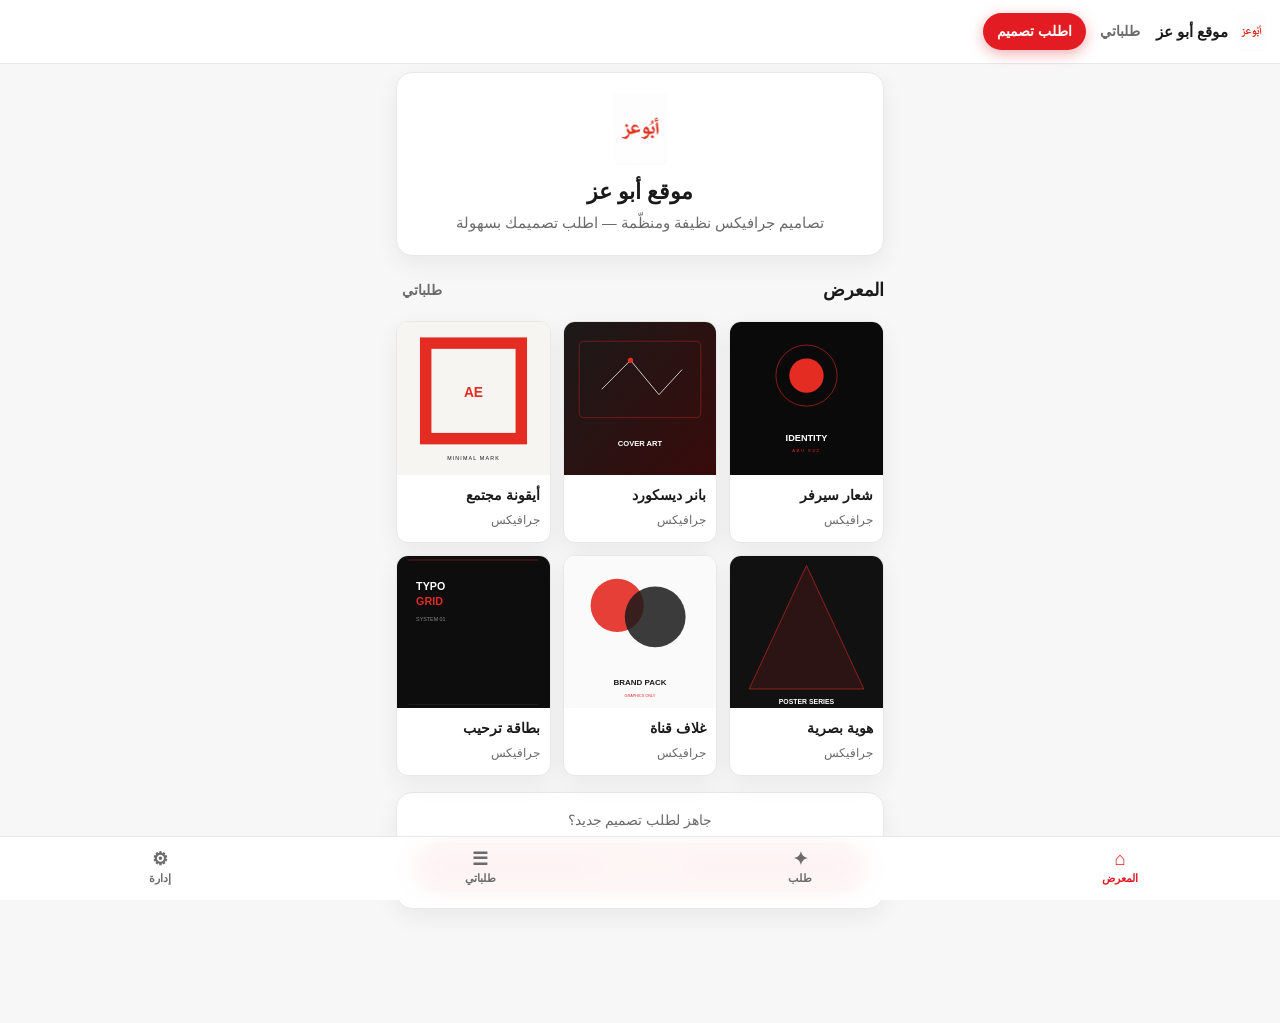
==== commit 00958f21: "Polish أبو عز: SVG gallery samples and top-left CTA Use sample portfolio SVGs in the gallery, keep t" ====
--- a/docs/index.html
+++ b/docs/index.html
@@ -25,8 +25,8 @@
       <span class="brand-title">موقع أبو عز</span>
     </a>
     <div class="header-actions">
+      <a href="#/order" class="cta-btn" id="btn-order-design">اطلب تصميم</a>
       <a href="#/orders" class="link-btn" id="btn-my-orders">طلباتي</a>
-      <a href="#/order" class="cta-btn" id="btn-order-design">اطلب تصميم</a>
     </div>
   </header>
 
--- a/docs/styles.css
+++ b/docs/styles.css
@@ -88,9 +88,10 @@
   display: flex;
   align-items: center;
   gap: 8px;
-  /* Force CTA visually on the left (user: فوق على اليسار) */
+  /* Physical top-left (user: فوق على اليسار) — LTR cluster on the left edge */
   margin-inline-start: auto;
-  flex-direction: row-reverse;
+  direction: ltr;
+  flex-direction: row;
 }
 .cta-btn {
   background: var(--red);
@@ -199,6 +200,12 @@
   align-items: center;
   justify-content: center;
   position: relative;
+  overflow: hidden;
+}
+.gallery-thumb img {
+  width: 100%;
+  height: 100%;
+  object-fit: cover;
 }
 .gallery-thumb .pattern {
   width: 70%;
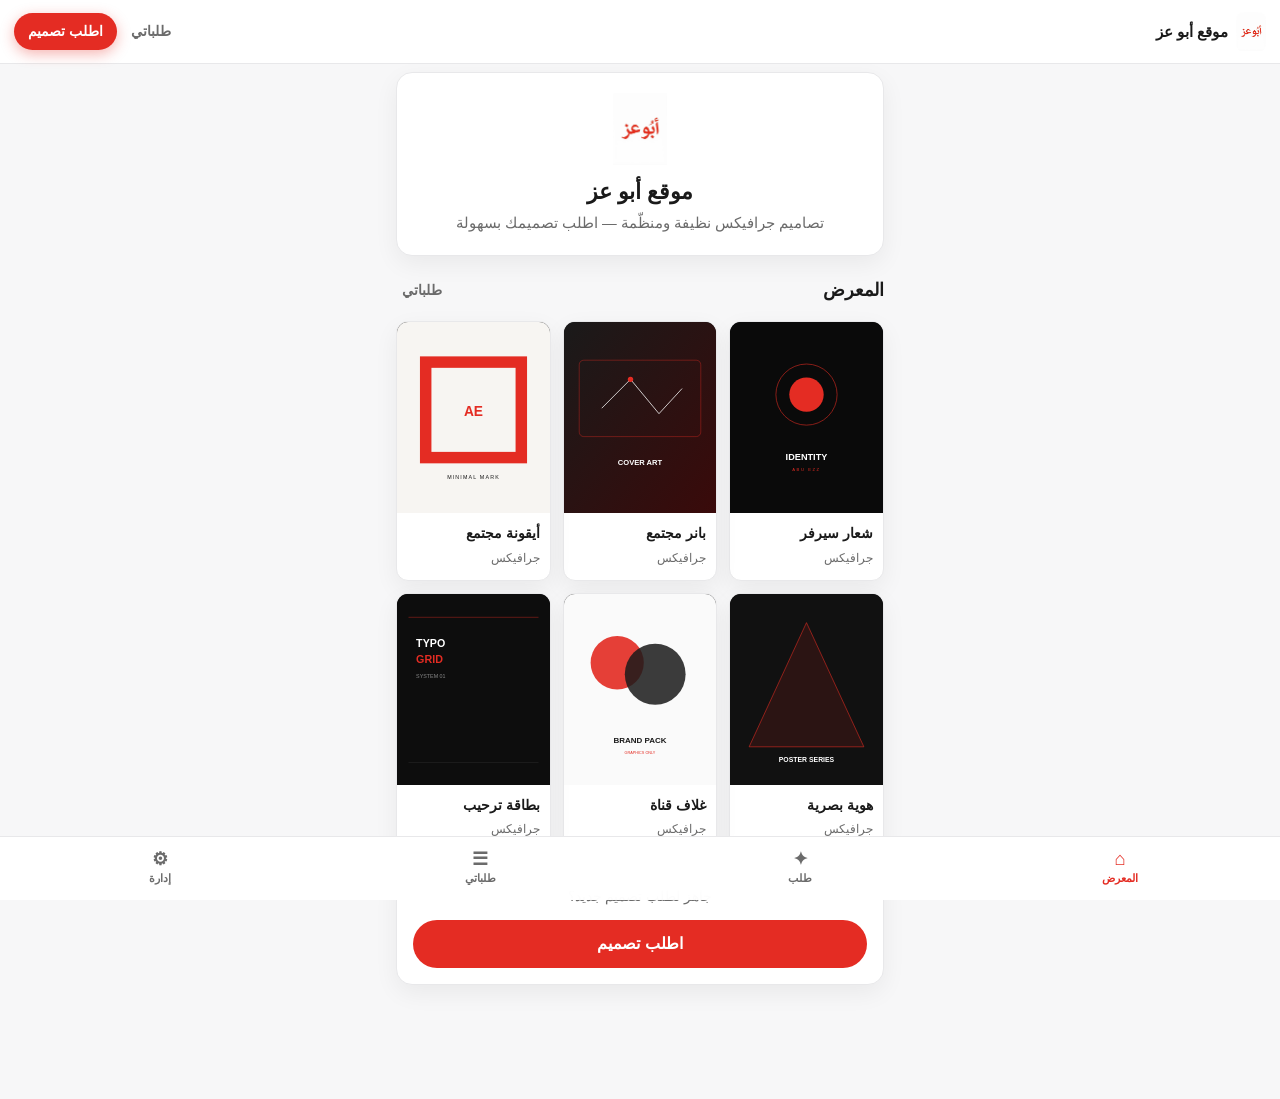
==== commit cf5a1281: "Polish Abu Ezz docs site: logo red, SVG gallery, server-name step RTL mobile-first atelier flow unde" ====
--- a/docs/index.html
+++ b/docs/index.html
@@ -3,7 +3,7 @@
 <head>
   <meta charset="UTF-8" />
   <meta name="viewport" content="width=device-width, initial-scale=1, viewport-fit=cover" />
-  <meta name="theme-color" content="#E31C23" />
+  <meta name="theme-color" content="#E42C23" />
   <meta name="apple-mobile-web-app-capable" content="yes" />
   <meta name="apple-mobile-web-app-status-bar-style" content="default" />
   <title>موقع أبو عز</title>
@@ -21,12 +21,12 @@
 
   <header class="app-header" id="app-header">
     <a href="#/" class="brand" aria-label="موقع أبو عز — الرئيسية">
-      <img src="assets/logo-abu-ezz.jpg" alt="أبُو عز" class="brand-logo" width="120" height="48" />
+      <img src="assets/logo-abu-ezz.jpg" alt="أبو عز" class="brand-logo" width="120" height="48" />
       <span class="brand-title">موقع أبو عز</span>
     </a>
     <div class="header-actions">
+      <a href="#/orders" class="link-btn" id="btn-my-orders">طلباتي</a>
       <a href="#/order" class="cta-btn" id="btn-order-design">اطلب تصميم</a>
-      <a href="#/orders" class="link-btn" id="btn-my-orders">طلباتي</a>
     </div>
   </header>
 
--- a/docs/styles.css
+++ b/docs/styles.css
@@ -1,8 +1,8 @@
 /* موقع أبو عز — mobile-first RTL */
 :root {
-  --red: #E31C23;
-  --red-dark: #c4161c;
-  --red-soft: rgba(227, 28, 35, 0.08);
+  --red: #E42C23;
+  --red-dark: #c71f18;
+  --red-soft: rgba(228, 44, 35, 0.08);
   --bg: #f7f7f8;
   --surface: #ffffff;
   --text: #1a1a1a;
@@ -88,10 +88,9 @@
   display: flex;
   align-items: center;
   gap: 8px;
-  /* Physical top-left (user: فوق على اليسار) — LTR cluster on the left edge */
+  /* Force CTA visually on the left (user: فوق على اليسار) */
   margin-inline-start: auto;
-  direction: ltr;
-  flex-direction: row;
+  /* RTL: first child on the right of this group; CTA (second) sits visual left */
 }
 .cta-btn {
   background: var(--red);
@@ -101,7 +100,7 @@
   padding: 8px 14px;
   font-weight: 700;
   font-size: 0.85rem;
-  box-shadow: 0 4px 14px rgba(227, 28, 35, 0.35);
+  box-shadow: 0 4px 14px rgba(228, 44, 35, 0.35);
   white-space: nowrap;
 }
 .cta-btn:active { background: var(--red-dark); transform: scale(0.98); }
@@ -194,8 +193,8 @@
 }
 .gallery-card:active { transform: scale(0.98); }
 .gallery-thumb {
-  aspect-ratio: 1;
-  background: linear-gradient(145deg, #fafafa, #f0f0f2);
+  aspect-ratio: 4 / 5;
+  background: #0a0a0a;
   display: flex;
   align-items: center;
   justify-content: center;
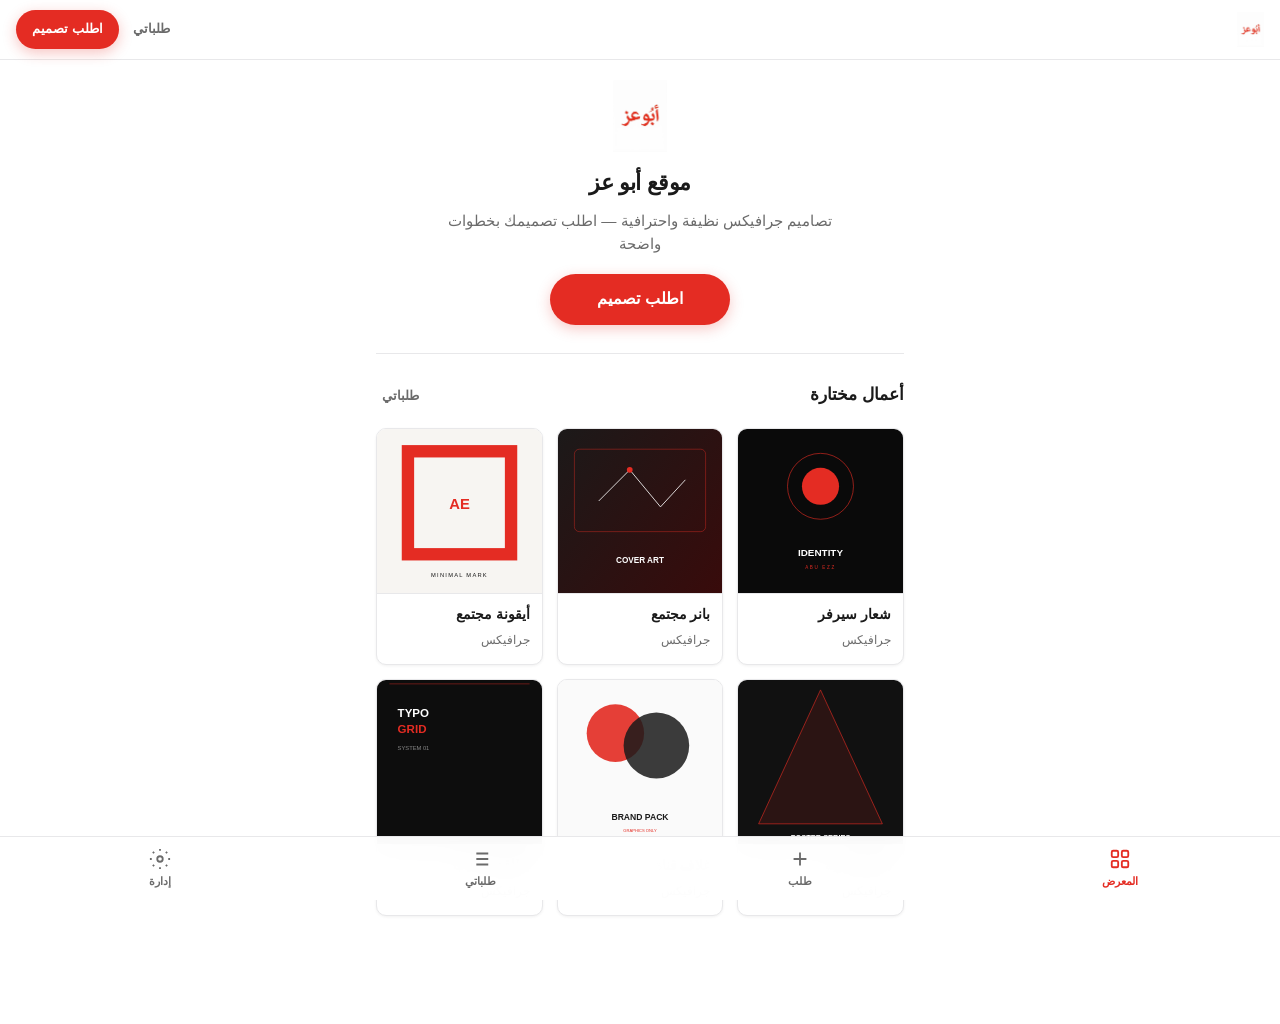
==== commit efd7fff8: "Rebuild أبو عز site with locked red/white brand Fresh RTL mobile UI around logo-abu-ezz.jpg and #E42" ====
--- a/docs/index.html
+++ b/docs/index.html
@@ -6,14 +6,17 @@
   <meta name="theme-color" content="#E42C23" />
   <meta name="apple-mobile-web-app-capable" content="yes" />
   <meta name="apple-mobile-web-app-status-bar-style" content="default" />
+  <meta name="description" content="موقع أبو عز — تصاميم جرافيكس نظيفة، اطلب تصميمك بسهولة" />
   <title>موقع أبو عز</title>
   <link rel="icon" type="image/jpeg" href="assets/logo-abu-ezz.jpg" />
+  <link rel="apple-touch-icon" href="assets/logo-abu-ezz.jpg" />
   <link rel="stylesheet" href="styles.css" />
 </head>
 <body>
   <div id="maintenance-overlay" class="maintenance-overlay hidden" aria-hidden="true">
     <div class="maintenance-card">
-      <div class="spinner"></div>
+      <img src="assets/logo-abu-ezz.jpg" alt="" class="maintenance-logo" width="120" height="48" />
+      <div class="spinner" aria-hidden="true"></div>
       <p>الموقع قيد التحديث…</p>
       <p class="muted">يرجى الانتظار قليلاً</p>
     </div>
@@ -21,8 +24,7 @@
 
   <header class="app-header" id="app-header">
     <a href="#/" class="brand" aria-label="موقع أبو عز — الرئيسية">
-      <img src="assets/logo-abu-ezz.jpg" alt="أبو عز" class="brand-logo" width="120" height="48" />
-      <span class="brand-title">موقع أبو عز</span>
+      <img src="assets/logo-abu-ezz.jpg" alt="أبو عز" class="brand-logo" width="112" height="44" />
     </a>
     <div class="header-actions">
       <a href="#/orders" class="link-btn" id="btn-my-orders">طلباتي</a>
@@ -34,24 +36,32 @@
 
   <nav class="bottom-nav" aria-label="التنقل">
     <a href="#/" data-route="home" class="nav-item">
-      <span class="nav-icon">⌂</span>
+      <span class="nav-icon" aria-hidden="true">
+        <svg width="22" height="22" viewBox="0 0 24 24" fill="none" stroke="currentColor" stroke-width="2"><rect x="3" y="3" width="7" height="7" rx="1.5"/><rect x="14" y="3" width="7" height="7" rx="1.5"/><rect x="3" y="14" width="7" height="7" rx="1.5"/><rect x="14" y="14" width="7" height="7" rx="1.5"/></svg>
+      </span>
       <span>المعرض</span>
     </a>
     <a href="#/order" data-route="order" class="nav-item">
-      <span class="nav-icon">✦</span>
+      <span class="nav-icon" aria-hidden="true">
+        <svg width="22" height="22" viewBox="0 0 24 24" fill="none" stroke="currentColor" stroke-width="2"><path d="M12 5v14M5 12h14"/></svg>
+      </span>
       <span>طلب</span>
     </a>
     <a href="#/orders" data-route="orders" class="nav-item">
-      <span class="nav-icon">☰</span>
+      <span class="nav-icon" aria-hidden="true">
+        <svg width="22" height="22" viewBox="0 0 24 24" fill="none" stroke="currentColor" stroke-width="2"><path d="M8 6h13M8 12h13M8 18h13M3 6h.01M3 12h.01M3 18h.01"/></svg>
+      </span>
       <span>طلباتي</span>
     </a>
     <a href="#/admin" data-route="admin" class="nav-item">
-      <span class="nav-icon">⚙</span>
+      <span class="nav-icon" aria-hidden="true">
+        <svg width="22" height="22" viewBox="0 0 24 24" fill="none" stroke="currentColor" stroke-width="2"><circle cx="12" cy="12" r="3"/><path d="M12 1v2M12 21v2M4.2 4.2l1.4 1.4M18.4 18.4l1.4 1.4M1 12h2M21 12h2M4.2 19.8l1.4-1.4M18.4 5.6l1.4-1.4"/></svg>
+      </span>
       <span>إدارة</span>
     </a>
   </nav>
 
-  <div id="toast" class="toast hidden" role="status"></div>
+  <div id="toast" class="toast hidden" role="status" aria-live="polite"></div>
 
   <script src="app.js"></script>
 </body>
--- a/docs/styles.css
+++ b/docs/styles.css
@@ -1,25 +1,31 @@
-/* موقع أبو عز — mobile-first RTL */
+/* أبو عز — brand lock: #E42C23 on #FFFFFF, RTL mobile-first */
 :root {
   --red: #E42C23;
-  --red-dark: #c71f18;
+  --red-dark: #C71F18;
   --red-soft: rgba(228, 44, 35, 0.08);
-  --bg: #f7f7f8;
-  --surface: #ffffff;
-  --text: #1a1a1a;
-  --muted: #6b6b6b;
-  --border: #e8e8ea;
-  --shadow: 0 8px 24px rgba(0, 0, 0, 0.06);
-  --radius: 16px;
-  --radius-sm: 12px;
-  --header-h: 64px;
+  --red-ring: rgba(228, 44, 35, 0.22);
+  --bg: #FFFFFF;
+  --surface: #FFFFFF;
+  --text: #1A1A1A;
+  --muted: #6B6B6B;
+  --border: #E8E8EA;
+  --border-strong: #D4D4D8;
+  --shadow: 0 1px 2px rgba(0, 0, 0, 0.04), 0 8px 24px rgba(0, 0, 0, 0.04);
+  --shadow-sm: 0 1px 3px rgba(0, 0, 0, 0.06);
+  --radius: 14px;
+  --radius-sm: 10px;
+  --radius-pill: 999px;
+  --header-h: 60px;
   --nav-h: 64px;
   --safe-b: env(safe-area-inset-bottom, 0px);
   --safe-t: env(safe-area-inset-top, 0px);
-  --font: -apple-system, BlinkMacSystemFont, "SF Pro Text", "Segoe UI", Tahoma, "Noto Sans Arabic", sans-serif;
+  --font: -apple-system, BlinkMacSystemFont, "SF Pro Text", "Segoe UI", Tahoma,
+    "Noto Sans Arabic", "Helvetica Neue", sans-serif;
+  --max: 560px;
 }
 
 *, *::before, *::after { box-sizing: border-box; }
-html { scroll-behavior: smooth; }
+html { scroll-behavior: smooth; -webkit-text-size-adjust: 100%; }
 body {
   margin: 0;
   font-family: var(--font);
@@ -29,95 +35,89 @@
   min-height: 100dvh;
   -webkit-font-smoothing: antialiased;
   padding-top: calc(var(--header-h) + var(--safe-t));
-  padding-bottom: calc(var(--nav-h) + var(--safe-b) + 12px);
+  padding-bottom: calc(var(--nav-h) + var(--safe-b) + 16px);
 }
 a { color: inherit; text-decoration: none; }
-button, input, textarea, select {
-  font: inherit;
-  color: inherit;
-}
+button, input, textarea, select { font: inherit; color: inherit; }
 img { max-width: 100%; display: block; }
 .hidden { display: none !important; }
 .muted { color: var(--muted); font-size: 0.9rem; }
+
 .demo-badge {
   display: inline-block;
-  background: #fff3cd;
-  color: #856404;
-  font-size: 0.75rem;
+  background: #FFF4F3;
+  color: var(--red);
+  border: 1px solid rgba(228, 44, 35, 0.2);
+  font-size: 0.72rem;
+  font-weight: 700;
   padding: 2px 8px;
-  border-radius: 999px;
+  border-radius: var(--radius-pill);
   margin-inline-start: 6px;
-}
-
-/* Header — CTA top-left as specified (physically left in RTL layout) */
+  vertical-align: middle;
+}
+
+/* —— Header —— */
 .app-header {
   position: fixed;
   top: 0;
   inset-inline: 0;
   z-index: 40;
   height: calc(var(--header-h) + var(--safe-t));
-  padding: var(--safe-t) 14px 0;
+  padding: var(--safe-t) 16px 0;
   display: flex;
   align-items: center;
   justify-content: space-between;
-  gap: 10px;
-  background: rgba(255, 255, 255, 0.92);
-  backdrop-filter: blur(12px);
-  -webkit-backdrop-filter: blur(12px);
+  gap: 12px;
+  background: rgba(255, 255, 255, 0.94);
+  backdrop-filter: blur(16px);
+  -webkit-backdrop-filter: blur(16px);
   border-bottom: 1px solid var(--border);
 }
 .brand {
   display: flex;
   align-items: center;
-  gap: 8px;
   min-width: 0;
 }
 .brand-logo {
-  height: 40px;
+  height: 36px;
   width: auto;
   object-fit: contain;
   background: #fff;
-  border-radius: 8px;
-}
-.brand-title {
-  font-weight: 700;
-  font-size: 0.95rem;
-  white-space: nowrap;
 }
 .header-actions {
   display: flex;
   align-items: center;
   gap: 8px;
-  /* Force CTA visually on the left (user: فوق على اليسار) */
   margin-inline-start: auto;
-  /* RTL: first child on the right of this group; CTA (second) sits visual left */
 }
 .cta-btn {
   background: var(--red);
   color: #fff !important;
   border: none;
-  border-radius: 999px;
-  padding: 8px 14px;
+  border-radius: var(--radius-pill);
+  padding: 9px 16px;
   font-weight: 700;
-  font-size: 0.85rem;
-  box-shadow: 0 4px 14px rgba(228, 44, 35, 0.35);
+  font-size: 0.84rem;
+  box-shadow: 0 4px 14px rgba(228, 44, 35, 0.28);
   white-space: nowrap;
+  -webkit-tap-highlight-color: transparent;
 }
 .cta-btn:active { background: var(--red-dark); transform: scale(0.98); }
 .link-btn {
   color: var(--muted);
-  font-size: 0.85rem;
+  font-size: 0.84rem;
   font-weight: 600;
   padding: 8px 6px;
+  -webkit-tap-highlight-color: transparent;
 }
 
 .app-main {
-  max-width: 520px;
+  max-width: var(--max);
   margin: 0 auto;
-  padding: 16px 16px 24px;
-}
-
-/* Bottom nav */
+  padding: 20px 16px 28px;
+}
+
+/* —— Bottom nav —— */
 .bottom-nav {
   position: fixed;
   bottom: 0;
@@ -126,9 +126,9 @@
   height: calc(var(--nav-h) + var(--safe-b));
   padding-bottom: var(--safe-b);
   display: flex;
-  background: rgba(255, 255, 255, 0.95);
-  backdrop-filter: blur(12px);
-  -webkit-backdrop-filter: blur(12px);
+  background: rgba(255, 255, 255, 0.96);
+  backdrop-filter: blur(16px);
+  -webkit-backdrop-filter: blur(16px);
   border-top: 1px solid var(--border);
 }
 .nav-item {
@@ -137,46 +137,94 @@
   flex-direction: column;
   align-items: center;
   justify-content: center;
-  gap: 2px;
-  font-size: 0.7rem;
+  gap: 3px;
+  font-size: 0.68rem;
   color: var(--muted);
   font-weight: 600;
+  -webkit-tap-highlight-color: transparent;
 }
 .nav-item.active { color: var(--red); }
-.nav-icon { font-size: 1.15rem; line-height: 1; }
-
-/* Cards & sections */
+.nav-icon {
+  display: flex;
+  align-items: center;
+  justify-content: center;
+  line-height: 1;
+}
+
+/* —— Typography & cards —— */
 .page-title {
   margin: 0 0 4px;
-  font-size: 1.35rem;
+  font-size: 1.4rem;
   font-weight: 800;
-}
-.page-sub { margin: 0 0 18px; color: var(--muted); font-size: 0.9rem; }
+  letter-spacing: -0.02em;
+}
+.page-sub { margin: 0 0 20px; color: var(--muted); font-size: 0.9rem; }
 .card {
   background: var(--surface);
   border: 1px solid var(--border);
   border-radius: var(--radius);
-  padding: 16px;
-  box-shadow: var(--shadow);
+  padding: 18px;
+  box-shadow: var(--shadow-sm);
   margin-bottom: 14px;
 }
-.card h3 { margin: 0 0 10px; font-size: 1.05rem; }
+.card h3 { margin: 0 0 12px; font-size: 1.02rem; font-weight: 700; }
 .back-row {
   display: flex;
   align-items: center;
   gap: 8px;
-  margin-bottom: 12px;
+  margin-bottom: 14px;
 }
 .back-btn {
   background: var(--surface);
   border: 1px solid var(--border);
-  border-radius: 999px;
-  padding: 6px 12px;
-  font-size: 0.85rem;
+  border-radius: var(--radius-pill);
+  padding: 7px 14px;
+  font-size: 0.84rem;
+  font-weight: 600;
   cursor: pointer;
-}
-
-/* Gallery */
+  -webkit-tap-highlight-color: transparent;
+}
+
+/* —— Hero (home) —— */
+.hero {
+  text-align: center;
+  padding: 8px 4px 28px;
+  border-bottom: 1px solid var(--border);
+  margin-bottom: 24px;
+}
+.hero-logo {
+  height: 64px;
+  width: auto;
+  margin: 0 auto 14px;
+  object-fit: contain;
+}
+.hero .page-title { margin-bottom: 8px; }
+.hero p {
+  margin: 0 auto;
+  max-width: 28em;
+  color: var(--muted);
+  font-size: 0.95rem;
+}
+.hero-cta {
+  margin-top: 18px;
+  display: flex;
+  justify-content: center;
+}
+.hero-cta .btn { width: auto; min-width: 180px; padding-inline: 28px; }
+
+/* —— Gallery: uniform grid (NOT masonry / Pinterest) —— */
+.section-head {
+  display: flex;
+  align-items: baseline;
+  justify-content: space-between;
+  gap: 12px;
+  margin-bottom: 14px;
+}
+.section-head h2 {
+  margin: 0;
+  font-size: 1.05rem;
+  font-weight: 800;
+}
 .gallery-grid {
   display: grid;
   grid-template-columns: 1fr 1fr;
@@ -187,19 +235,23 @@
   border: 1px solid var(--border);
   border-radius: var(--radius-sm);
   overflow: hidden;
-  box-shadow: var(--shadow);
+  box-shadow: var(--shadow-sm);
   cursor: pointer;
-  transition: transform 0.15s ease;
-}
-.gallery-card:active { transform: scale(0.98); }
+  transition: border-color 0.15s ease, box-shadow 0.15s ease;
+  -webkit-tap-highlight-color: transparent;
+}
+.gallery-card:active {
+  border-color: var(--red);
+  box-shadow: 0 0 0 3px var(--red-soft);
+}
 .gallery-thumb {
-  aspect-ratio: 4 / 5;
-  background: #0a0a0a;
-  display: flex;
-  align-items: center;
-  justify-content: center;
-  position: relative;
+  aspect-ratio: 1 / 1;
+  background: #FAFAFA;
+  display: flex;
+  align-items: center;
+  justify-content: center;
   overflow: hidden;
+  border-bottom: 1px solid var(--border);
 }
 .gallery-thumb img {
   width: 100%;
@@ -207,42 +259,40 @@
   object-fit: cover;
 }
 .gallery-thumb .pattern {
-  width: 70%;
-  height: 70%;
+  width: 56%;
+  height: 56%;
   border-radius: 12px;
-  background:
-    radial-gradient(circle at 30% 30%, var(--red-soft), transparent 55%),
-    linear-gradient(135deg, #fff, #f5f5f5);
-  border: 1px solid var(--border);
+  background: var(--red-soft);
+  border: 1px solid rgba(228, 44, 35, 0.15);
   display: flex;
   align-items: center;
   justify-content: center;
   font-weight: 800;
   color: var(--red);
-  font-size: 1.4rem;
-}
-.gallery-meta { padding: 10px; }
-.gallery-meta strong { display: block; font-size: 0.88rem; }
-.gallery-meta span { font-size: 0.75rem; color: var(--muted); }
-
-.hero-banner {
-  background: var(--surface);
-  border: 1px solid var(--border);
-  border-radius: var(--radius);
-  padding: 20px 16px;
-  margin-bottom: 16px;
-  text-align: center;
-  box-shadow: var(--shadow);
-}
-.hero-banner img {
-  height: 72px;
-  width: auto;
-  margin: 0 auto 10px;
-  object-fit: contain;
-}
-.hero-banner p { margin: 0; color: var(--muted); font-size: 0.92rem; }
-
-/* Forms */
+  font-size: 1.35rem;
+}
+.gallery-meta { padding: 10px 12px 12px; }
+.gallery-meta strong {
+  display: block;
+  font-size: 0.86rem;
+  font-weight: 700;
+  margin-bottom: 2px;
+}
+.gallery-meta span { font-size: 0.72rem; color: var(--muted); }
+
+.detail-thumb {
+  aspect-ratio: 16 / 10;
+  background: #FAFAFA;
+  border-bottom: 1px solid var(--border);
+  overflow: hidden;
+}
+.detail-thumb img {
+  width: 100%;
+  height: 100%;
+  object-fit: cover;
+}
+
+/* —— Forms —— */
 .form-group { margin-bottom: 14px; }
 .form-group label {
   display: block;
@@ -259,10 +309,12 @@
   padding: 12px 14px;
   outline: none;
   transition: border-color 0.15s, box-shadow 0.15s;
+  -webkit-appearance: none;
+  appearance: none;
 }
 .input:focus, .textarea:focus, .select:focus {
   border-color: var(--red);
-  box-shadow: 0 0 0 3px var(--red-soft);
+  box-shadow: 0 0 0 3px var(--red-ring);
 }
 .textarea { min-height: 110px; resize: vertical; }
 .btn {
@@ -271,15 +323,21 @@
   justify-content: center;
   gap: 8px;
   border: none;
-  border-radius: 999px;
-  padding: 12px 18px;
+  border-radius: var(--radius-pill);
+  padding: 13px 18px;
   font-weight: 700;
   cursor: pointer;
   width: 100%;
-}
-.btn-primary { background: var(--red); color: #fff; }
+  -webkit-tap-highlight-color: transparent;
+}
+.btn-primary {
+  background: var(--red);
+  color: #fff;
+  box-shadow: 0 4px 14px rgba(228, 44, 35, 0.25);
+}
+.btn-primary:active { background: var(--red-dark); }
 .btn-primary:disabled {
-  background: #ccc;
+  background: #D4D4D8;
   cursor: not-allowed;
   box-shadow: none;
 }
@@ -294,9 +352,11 @@
   color: var(--text);
 }
 .btn-google .g-icon {
-  width: 18px; height: 18px;
+  width: 18px;
+  height: 18px;
   border-radius: 50%;
   background: conic-gradient(#ea4335, #fbbc05, #34a853, #4285f4, #ea4335);
+  flex-shrink: 0;
 }
 .row-btns { display: flex; gap: 10px; }
 .row-btns .btn { flex: 1; }
@@ -305,14 +365,11 @@
   display: flex;
   gap: 4px;
   margin-bottom: 16px;
-  overflow-x: auto;
-  padding-bottom: 4px;
 }
 .step-dot {
   flex: 1;
-  min-width: 28px;
-  height: 4px;
-  border-radius: 4px;
+  height: 3px;
+  border-radius: 3px;
   background: var(--border);
 }
 .step-dot.done, .step-dot.active { background: var(--red); }
@@ -326,25 +383,27 @@
   display: flex;
   align-items: center;
   gap: 10px;
-  padding: 10px;
+  padding: 10px 12px;
   background: var(--red-soft);
+  border: 1px solid rgba(228, 44, 35, 0.12);
   border-radius: var(--radius-sm);
   margin-top: 10px;
 }
 .avatar {
-  width: 40px; height: 40px;
+  width: 40px;
+  height: 40px;
   border-radius: 50%;
-  background: linear-gradient(135deg, var(--red), #ff6b6b);
+  background: var(--red);
   color: #fff;
   display: flex;
   align-items: center;
   justify-content: center;
   font-weight: 800;
   overflow: hidden;
+  flex-shrink: 0;
 }
 .avatar img { width: 100%; height: 100%; object-fit: cover; }
 
-/* Color picker */
 .color-grid {
   display: grid;
   grid-template-columns: repeat(5, 1fr);
@@ -356,6 +415,8 @@
   border: 2px solid transparent;
   cursor: pointer;
   position: relative;
+  padding: 0;
+  -webkit-tap-highlight-color: transparent;
 }
 .color-swatch.selected {
   border-color: var(--text);
@@ -370,7 +431,7 @@
   justify-content: center;
   color: #fff;
   font-weight: 800;
-  text-shadow: 0 1px 2px rgba(0,0,0,.5);
+  text-shadow: 0 1px 2px rgba(0, 0, 0, 0.5);
 }
 .selected-colors {
   display: flex;
@@ -380,23 +441,25 @@
   min-height: 24px;
 }
 .chip-color {
-  width: 22px; height: 22px;
+  width: 22px;
+  height: 22px;
   border-radius: 6px;
-  border: 1px solid rgba(0,0,0,.1);
+  border: 1px solid rgba(0, 0, 0, 0.1);
 }
 
 .type-fixed {
   padding: 14px;
-  border: 1px solid var(--border);
+  border: 1px solid rgba(228, 44, 35, 0.2);
   border-radius: var(--radius-sm);
   background: var(--red-soft);
   font-weight: 700;
   display: flex;
   align-items: center;
-  gap: 8px;
+  gap: 10px;
 }
 .type-fixed .check {
-  width: 22px; height: 22px;
+  width: 22px;
+  height: 22px;
   border-radius: 50%;
   background: var(--red);
   color: #fff;
@@ -404,13 +467,14 @@
   align-items: center;
   justify-content: center;
   font-size: 0.75rem;
+  flex-shrink: 0;
 }
 
 .price-box {
-  background: #111;
+  background: var(--text);
   color: #fff;
   border-radius: var(--radius);
-  padding: 18px;
+  padding: 20px 18px;
   text-align: center;
 }
 .price-box .amount {
@@ -418,30 +482,27 @@
   font-weight: 800;
   letter-spacing: -0.02em;
 }
-.price-box .currency { font-size: 0.9rem; opacity: 0.8; }
-
-/* Payment — App Store style */
-.pay-confirm {
-  text-align: center;
-  padding: 8px 0;
-}
+.price-box .currency { font-size: 0.9rem; opacity: 0.75; }
+
+/* —— Payment —— */
+.pay-confirm { text-align: center; padding: 8px 0; }
 .side-button-metaphor {
-  width: 64px;
-  height: 120px;
-  margin: 12px auto 16px;
-  border-radius: 18px;
+  width: 56px;
+  height: 108px;
+  margin: 8px auto 14px;
+  border-radius: 16px;
   background: linear-gradient(180deg, #2c2c2e, #1c1c1e);
   border: 2px solid #3a3a3c;
   position: relative;
-  box-shadow: inset 0 0 0 1px rgba(255,255,255,.08);
+  box-shadow: inset 0 0 0 1px rgba(255, 255, 255, 0.08);
 }
 .side-button-metaphor::before {
   content: "";
   position: absolute;
   left: -6px;
-  top: 28px;
+  top: 26px;
   width: 4px;
-  height: 28px;
+  height: 26px;
   background: #8e8e93;
   border-radius: 2px;
   animation: pressHint 1.6s ease-in-out infinite;
@@ -466,6 +527,8 @@
   background: #fff;
   cursor: pointer;
   text-align: start;
+  font-weight: 600;
+  -webkit-tap-highlight-color: transparent;
 }
 .pay-method.selected {
   border-color: var(--red);
@@ -473,11 +536,12 @@
 }
 .pay-method input { accent-color: var(--red); }
 .iban-box {
-  background: #f4f4f5;
+  background: #FAFAFA;
+  border: 1px solid var(--border);
   border-radius: var(--radius-sm);
   padding: 12px;
   font-family: ui-monospace, SFMono-Regular, Menlo, monospace;
-  font-size: 0.85rem;
+  font-size: 0.82rem;
   word-break: break-all;
   display: flex;
   align-items: center;
@@ -491,7 +555,7 @@
   color: #fff;
   border: none;
   border-radius: 8px;
-  padding: 6px 10px;
+  padding: 7px 12px;
   font-size: 0.75rem;
   font-weight: 700;
   cursor: pointer;
@@ -502,11 +566,11 @@
   margin: 0 0 14px;
 }
 
-/* Orders */
+/* —— Orders —— */
 .order-item {
   border: 1px solid var(--border);
   border-radius: var(--radius-sm);
-  padding: 12px;
+  padding: 14px;
   margin-bottom: 10px;
   background: #fff;
 }
@@ -519,19 +583,20 @@
 }
 .badge {
   font-size: 0.72rem;
-  padding: 3px 8px;
-  border-radius: 999px;
+  padding: 3px 9px;
+  border-radius: var(--radius-pill);
   font-weight: 700;
 }
-.badge-new { background: #e8f5e9; color: #2e7d32; }
-.badge-pending { background: #fff8e1; color: #f57f17; }
+.badge-new { background: #FFF4F3; color: var(--red); }
+.badge-pending { background: #FAFAFA; color: var(--muted); border: 1px solid var(--border); }
 .empty-state {
   text-align: center;
-  padding: 40px 16px;
+  padding: 48px 20px;
   color: var(--muted);
 }
-
-/* Admin */
+.empty-state .btn { margin-top: 12px; max-width: 220px; margin-inline: auto; }
+
+/* —— Admin —— */
 .admin-grid {
   display: grid;
   grid-template-columns: 1fr 1fr;
@@ -545,36 +610,54 @@
   padding: 18px 12px;
   text-align: center;
   font-weight: 700;
-  box-shadow: var(--shadow);
+  font-size: 0.88rem;
+  box-shadow: var(--shadow-sm);
   cursor: pointer;
   min-height: 88px;
   display: flex;
   flex-direction: column;
   align-items: center;
   justify-content: center;
-  gap: 6px;
-}
-.admin-tile span { font-size: 1.4rem; }
-.admin-tile:active { transform: scale(0.98); }
+  gap: 8px;
+  -webkit-tap-highlight-color: transparent;
+}
+.admin-tile .tile-icon {
+  width: 36px;
+  height: 36px;
+  border-radius: 10px;
+  background: var(--red-soft);
+  color: var(--red);
+  display: flex;
+  align-items: center;
+  justify-content: center;
+  font-size: 1.1rem;
+  font-weight: 800;
+}
+.admin-tile:active {
+  border-color: var(--red);
+  transform: scale(0.98);
+}
 .security-panel {
-  background: #0f172a;
-  color: #e2e8f0;
+  background: #1A1A1A;
+  color: #E8E8EA;
   border-radius: var(--radius);
-  padding: 14px;
+  padding: 16px;
   font-size: 0.85rem;
 }
-.security-panel h3 { margin: 0 0 8px; color: #fff; font-size: 0.95rem; }
-.security-panel .ok { color: #4ade80; }
-.security-panel .warn { color: #fbbf24; }
+.security-panel h3 { margin: 0 0 10px; color: #fff; font-size: 0.95rem; }
+.security-panel .ok { color: #86EFAC; }
+.security-panel .warn { color: #FCD34D; }
 .log-list {
   max-height: 180px;
   overflow: auto;
-  font-size: 0.78rem;
-  color: #94a3b8;
-  margin-top: 8px;
-}
-.log-list div { padding: 4px 0; border-bottom: 1px solid rgba(255,255,255,.06); }
-
+  font-size: 0.76rem;
+  color: #A1A1AA;
+  margin-top: 10px;
+}
+.log-list div {
+  padding: 5px 0;
+  border-bottom: 1px solid rgba(255, 255, 255, 0.06);
+}
 .price-controls label {
   display: flex;
   justify-content: space-between;
@@ -590,23 +673,28 @@
   border-radius: 8px;
 }
 
-/* Maintenance overlay */
+/* —— Maintenance —— */
 .maintenance-overlay {
   position: fixed;
   inset: 0;
   z-index: 100;
-  background: rgba(255, 255, 255, 0.92);
-  display: flex;
-  align-items: center;
-  justify-content: center;
-  backdrop-filter: blur(8px);
-}
-.maintenance-card {
-  text-align: center;
-  padding: 28px;
+  background: rgba(255, 255, 255, 0.96);
+  display: flex;
+  align-items: center;
+  justify-content: center;
+  backdrop-filter: blur(10px);
+  -webkit-backdrop-filter: blur(10px);
+}
+.maintenance-card { text-align: center; padding: 28px; }
+.maintenance-logo {
+  height: 48px;
+  width: auto;
+  margin: 0 auto 18px;
+  object-fit: contain;
 }
 .spinner {
-  width: 40px; height: 40px;
+  width: 36px;
+  height: 36px;
   border: 3px solid var(--border);
   border-top-color: var(--red);
   border-radius: 50%;
@@ -615,17 +703,17 @@
 }
 @keyframes spin { to { transform: rotate(360deg); } }
 
-/* Toast */
+/* —— Toast —— */
 .toast {
   position: fixed;
   left: 50%;
   bottom: calc(var(--nav-h) + var(--safe-b) + 16px);
   transform: translateX(-50%);
   z-index: 90;
-  background: #111;
+  background: var(--text);
   color: #fff;
-  padding: 10px 16px;
-  border-radius: 999px;
+  padding: 11px 18px;
+  border-radius: var(--radius-pill);
   font-size: 0.88rem;
   font-weight: 600;
   max-width: 90%;
@@ -634,21 +722,22 @@
 }
 
 .notice {
-  background: #f0f7ff;
-  border: 1px solid #cfe2ff;
-  color: #084298;
+  background: #FAFAFA;
+  border: 1px solid var(--border);
+  color: var(--muted);
   border-radius: var(--radius-sm);
   padding: 10px 12px;
   font-size: 0.82rem;
   margin-bottom: 12px;
 }
 .notice.demo {
-  background: #fff8e1;
-  border-color: #ffe082;
-  color: #6d4c00;
+  background: #FFF4F3;
+  border-color: rgba(228, 44, 35, 0.2);
+  color: #8B1A14;
 }
 
 @media (min-width: 600px) {
-  .app-main { padding-top: 8px; }
-  .gallery-grid { grid-template-columns: 1fr 1fr 1fr; }
-}
+  .app-main { padding-top: 12px; }
+  .gallery-grid { grid-template-columns: 1fr 1fr 1fr; gap: 14px; }
+  .hero-logo { height: 72px; }
+}
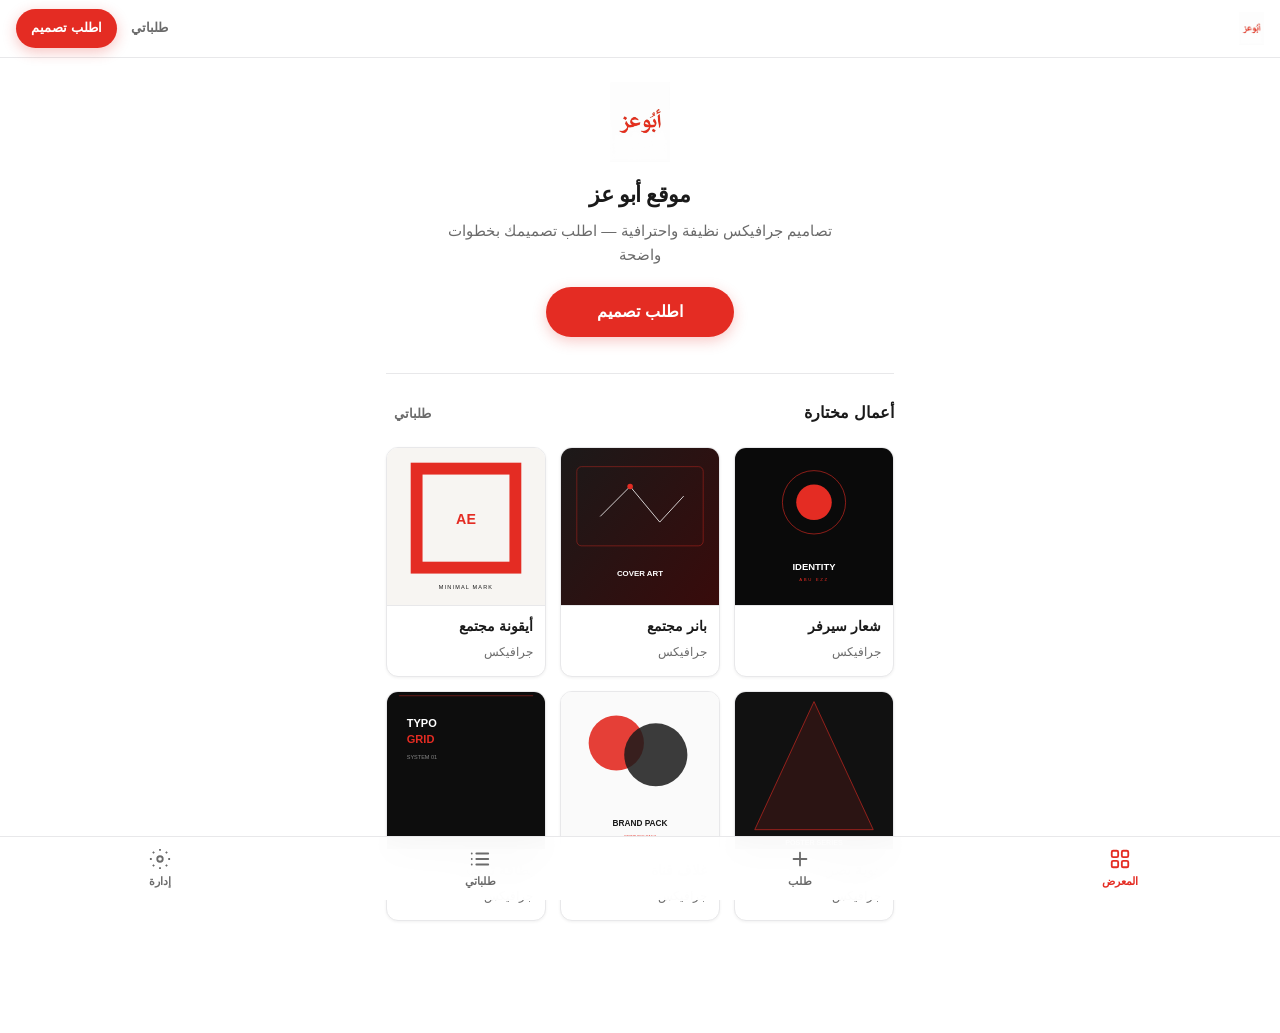
==== commit b6369df6: "Rebuild أبو عز editorial UI: red/white identity, uniform gallery" ====
--- a/docs/index.html
+++ b/docs/index.html
@@ -6,7 +6,7 @@
   <meta name="theme-color" content="#E42C23" />
   <meta name="apple-mobile-web-app-capable" content="yes" />
   <meta name="apple-mobile-web-app-status-bar-style" content="default" />
-  <meta name="description" content="موقع أبو عز — تصاميم جرافيكس نظيفة، اطلب تصميمك بسهولة" />
+  <meta name="description" content="موقع أبو عز — تصاميم جرافيكس احترافية، اطلب تصميمك بسهولة" />
   <title>موقع أبو عز</title>
   <link rel="icon" type="image/jpeg" href="assets/logo-abu-ezz.jpg" />
   <link rel="apple-touch-icon" href="assets/logo-abu-ezz.jpg" />
@@ -37,32 +37,31 @@
   <nav class="bottom-nav" aria-label="التنقل">
     <a href="#/" data-route="home" class="nav-item">
       <span class="nav-icon" aria-hidden="true">
-        <svg width="22" height="22" viewBox="0 0 24 24" fill="none" stroke="currentColor" stroke-width="2"><rect x="3" y="3" width="7" height="7" rx="1.5"/><rect x="14" y="3" width="7" height="7" rx="1.5"/><rect x="3" y="14" width="7" height="7" rx="1.5"/><rect x="14" y="14" width="7" height="7" rx="1.5"/></svg>
+        <svg width="22" height="22" viewBox="0 0 24 24" fill="none" stroke="currentColor" stroke-width="2" stroke-linecap="round" stroke-linejoin="round"><rect x="3" y="3" width="7" height="7" rx="1.5"/><rect x="14" y="3" width="7" height="7" rx="1.5"/><rect x="3" y="14" width="7" height="7" rx="1.5"/><rect x="14" y="14" width="7" height="7" rx="1.5"/></svg>
       </span>
       <span>المعرض</span>
     </a>
     <a href="#/order" data-route="order" class="nav-item">
       <span class="nav-icon" aria-hidden="true">
-        <svg width="22" height="22" viewBox="0 0 24 24" fill="none" stroke="currentColor" stroke-width="2"><path d="M12 5v14M5 12h14"/></svg>
+        <svg width="22" height="22" viewBox="0 0 24 24" fill="none" stroke="currentColor" stroke-width="2" stroke-linecap="round"><path d="M12 5v14M5 12h14"/></svg>
       </span>
       <span>طلب</span>
     </a>
     <a href="#/orders" data-route="orders" class="nav-item">
       <span class="nav-icon" aria-hidden="true">
-        <svg width="22" height="22" viewBox="0 0 24 24" fill="none" stroke="currentColor" stroke-width="2"><path d="M8 6h13M8 12h13M8 18h13M3 6h.01M3 12h.01M3 18h.01"/></svg>
+        <svg width="22" height="22" viewBox="0 0 24 24" fill="none" stroke="currentColor" stroke-width="2" stroke-linecap="round"><path d="M8 6h13M8 12h13M8 18h13M3 6h.01M3 12h.01M3 18h.01"/></svg>
       </span>
       <span>طلباتي</span>
     </a>
     <a href="#/admin" data-route="admin" class="nav-item">
       <span class="nav-icon" aria-hidden="true">
-        <svg width="22" height="22" viewBox="0 0 24 24" fill="none" stroke="currentColor" stroke-width="2"><circle cx="12" cy="12" r="3"/><path d="M12 1v2M12 21v2M4.2 4.2l1.4 1.4M18.4 18.4l1.4 1.4M1 12h2M21 12h2M4.2 19.8l1.4-1.4M18.4 5.6l1.4-1.4"/></svg>
+        <svg width="22" height="22" viewBox="0 0 24 24" fill="none" stroke="currentColor" stroke-width="2"><circle cx="12" cy="12" r="3"/><path d="M12 1v2M12 21v2M4.22 4.22l1.42 1.42M18.36 18.36l1.42 1.42M1 12h2M21 12h2M4.22 19.78l1.42-1.42M18.36 5.64l1.42-1.42"/></svg>
       </span>
       <span>إدارة</span>
     </a>
   </nav>
 
   <div id="toast" class="toast hidden" role="status" aria-live="polite"></div>
-
   <script src="app.js"></script>
 </body>
 </html>
--- a/docs/styles.css
+++ b/docs/styles.css
@@ -1,4 +1,4 @@
-/* أبو عز — brand lock: #E42C23 on #FFFFFF, RTL mobile-first */
+/* أبو عز — brand lock: #E42C23 on #FFFFFF · RTL · mobile-first · no masonry */
 :root {
   --red: #E42C23;
   --red-dark: #C71F18;
@@ -12,16 +12,16 @@
   --border-strong: #D4D4D8;
   --shadow: 0 1px 2px rgba(0, 0, 0, 0.04), 0 8px 24px rgba(0, 0, 0, 0.04);
   --shadow-sm: 0 1px 3px rgba(0, 0, 0, 0.06);
-  --radius: 14px;
-  --radius-sm: 10px;
+  --radius: 16px;
+  --radius-sm: 12px;
   --radius-pill: 999px;
-  --header-h: 60px;
+  --header-h: 58px;
   --nav-h: 64px;
   --safe-b: env(safe-area-inset-bottom, 0px);
   --safe-t: env(safe-area-inset-top, 0px);
   --font: -apple-system, BlinkMacSystemFont, "SF Pro Text", "Segoe UI", Tahoma,
     "Noto Sans Arabic", "Helvetica Neue", sans-serif;
-  --max: 560px;
+  --max: 540px;
 }
 
 *, *::before, *::after { box-sizing: border-box; }
@@ -48,7 +48,7 @@
   background: #FFF4F3;
   color: var(--red);
   border: 1px solid rgba(228, 44, 35, 0.2);
-  font-size: 0.72rem;
+  font-size: 0.7rem;
   font-weight: 700;
   padding: 2px 8px;
   border-radius: var(--radius-pill);
@@ -56,7 +56,7 @@
   vertical-align: middle;
 }
 
-/* —— Header —— */
+/* Header */
 .app-header {
   position: fixed;
   top: 0;
@@ -68,18 +68,14 @@
   align-items: center;
   justify-content: space-between;
   gap: 12px;
-  background: rgba(255, 255, 255, 0.94);
-  backdrop-filter: blur(16px);
-  -webkit-backdrop-filter: blur(16px);
+  background: rgba(255, 255, 255, 0.92);
+  backdrop-filter: blur(18px);
+  -webkit-backdrop-filter: blur(18px);
   border-bottom: 1px solid var(--border);
 }
-.brand {
-  display: flex;
-  align-items: center;
-  min-width: 0;
-}
+.brand { display: flex; align-items: center; min-width: 0; }
 .brand-logo {
-  height: 36px;
+  height: 34px;
   width: auto;
   object-fit: contain;
   background: #fff;
@@ -87,7 +83,7 @@
 .header-actions {
   display: flex;
   align-items: center;
-  gap: 8px;
+  gap: 6px;
   margin-inline-start: auto;
 }
 .cta-btn {
@@ -95,9 +91,9 @@
   color: #fff !important;
   border: none;
   border-radius: var(--radius-pill);
-  padding: 9px 16px;
+  padding: 9px 15px;
   font-weight: 700;
-  font-size: 0.84rem;
+  font-size: 0.82rem;
   box-shadow: 0 4px 14px rgba(228, 44, 35, 0.28);
   white-space: nowrap;
   -webkit-tap-highlight-color: transparent;
@@ -105,19 +101,19 @@
 .cta-btn:active { background: var(--red-dark); transform: scale(0.98); }
 .link-btn {
   color: var(--muted);
-  font-size: 0.84rem;
+  font-size: 0.82rem;
   font-weight: 600;
-  padding: 8px 6px;
+  padding: 8px 8px;
   -webkit-tap-highlight-color: transparent;
 }
 
 .app-main {
   max-width: var(--max);
   margin: 0 auto;
-  padding: 20px 16px 28px;
-}
-
-/* —— Bottom nav —— */
+  padding: 20px 16px 32px;
+}
+
+/* Bottom nav */
 .bottom-nav {
   position: fixed;
   bottom: 0;
@@ -127,8 +123,8 @@
   padding-bottom: var(--safe-b);
   display: flex;
   background: rgba(255, 255, 255, 0.96);
-  backdrop-filter: blur(16px);
-  -webkit-backdrop-filter: blur(16px);
+  backdrop-filter: blur(18px);
+  -webkit-backdrop-filter: blur(18px);
   border-top: 1px solid var(--border);
 }
 .nav-item {
@@ -144,21 +140,16 @@
   -webkit-tap-highlight-color: transparent;
 }
 .nav-item.active { color: var(--red); }
-.nav-icon {
-  display: flex;
-  align-items: center;
-  justify-content: center;
-  line-height: 1;
-}
-
-/* —— Typography & cards —— */
+.nav-icon { display: flex; line-height: 1; }
+
+/* Type & cards */
 .page-title {
   margin: 0 0 4px;
-  font-size: 1.4rem;
+  font-size: 1.35rem;
   font-weight: 800;
   letter-spacing: -0.02em;
 }
-.page-sub { margin: 0 0 20px; color: var(--muted); font-size: 0.9rem; }
+.page-sub { margin: 0 0 18px; color: var(--muted); font-size: 0.9rem; }
 .card {
   background: var(--surface);
   border: 1px solid var(--border);
@@ -167,7 +158,7 @@
   box-shadow: var(--shadow-sm);
   margin-bottom: 14px;
 }
-.card h3 { margin: 0 0 12px; font-size: 1.02rem; font-weight: 700; }
+.card h3 { margin: 0 0 12px; font-size: 1rem; font-weight: 700; }
 .back-row {
   display: flex;
   align-items: center;
@@ -185,34 +176,39 @@
   -webkit-tap-highlight-color: transparent;
 }
 
-/* —— Hero (home) —— */
+/* Hero — editorial, logo-forward */
 .hero {
   text-align: center;
-  padding: 8px 4px 28px;
-  border-bottom: 1px solid var(--border);
-  margin-bottom: 24px;
+  padding: 12px 4px 28px;
+  margin-bottom: 8px;
 }
 .hero-logo {
-  height: 64px;
+  height: 72px;
   width: auto;
-  margin: 0 auto 14px;
+  margin: 0 auto 16px;
   object-fit: contain;
 }
 .hero .page-title { margin-bottom: 8px; }
 .hero p {
   margin: 0 auto;
-  max-width: 28em;
+  max-width: 26em;
   color: var(--muted);
   font-size: 0.95rem;
 }
 .hero-cta {
-  margin-top: 18px;
-  display: flex;
-  justify-content: center;
-}
-.hero-cta .btn { width: auto; min-width: 180px; padding-inline: 28px; }
-
-/* —— Gallery: uniform grid (NOT masonry / Pinterest) —— */
+  margin-top: 20px;
+  display: flex;
+  justify-content: center;
+}
+.hero-cta .btn { width: auto; min-width: 188px; padding-inline: 28px; }
+
+.divider {
+  height: 1px;
+  background: var(--border);
+  margin: 0 0 22px;
+}
+
+/* Gallery: uniform 2-col grid — NOT masonry / Pinterest */
 .section-head {
   display: flex;
   align-items: baseline;
@@ -222,7 +218,7 @@
 }
 .section-head h2 {
   margin: 0;
-  font-size: 1.05rem;
+  font-size: 1.02rem;
   font-weight: 800;
 }
 .gallery-grid {
@@ -259,9 +255,9 @@
   object-fit: cover;
 }
 .gallery-thumb .pattern {
-  width: 56%;
-  height: 56%;
-  border-radius: 12px;
+  width: 52%;
+  height: 52%;
+  border-radius: 14px;
   background: var(--red-soft);
   border: 1px solid rgba(228, 44, 35, 0.15);
   display: flex;
@@ -269,7 +265,7 @@
   justify-content: center;
   font-weight: 800;
   color: var(--red);
-  font-size: 1.35rem;
+  font-size: 1.3rem;
 }
 .gallery-meta { padding: 10px 12px 12px; }
 .gallery-meta strong {
@@ -285,6 +281,9 @@
   background: #FAFAFA;
   border-bottom: 1px solid var(--border);
   overflow: hidden;
+  display: flex;
+  align-items: center;
+  justify-content: center;
 }
 .detail-thumb img {
   width: 100%;
@@ -292,7 +291,7 @@
   object-fit: cover;
 }
 
-/* —— Forms —— */
+/* Forms */
 .form-group { margin-bottom: 14px; }
 .form-group label {
   display: block;
@@ -484,7 +483,7 @@
 }
 .price-box .currency { font-size: 0.9rem; opacity: 0.75; }
 
-/* —— Payment —— */
+/* Payment */
 .pay-confirm { text-align: center; padding: 8px 0; }
 .side-button-metaphor {
   width: 56px;
@@ -566,7 +565,7 @@
   margin: 0 0 14px;
 }
 
-/* —— Orders —— */
+/* Orders */
 .order-item {
   border: 1px solid var(--border);
   border-radius: var(--radius-sm);
@@ -596,7 +595,7 @@
 }
 .empty-state .btn { margin-top: 12px; max-width: 220px; margin-inline: auto; }
 
-/* —— Admin —— */
+/* Admin */
 .admin-grid {
   display: grid;
   grid-template-columns: 1fr 1fr;
@@ -673,7 +672,7 @@
   border-radius: 8px;
 }
 
-/* —— Maintenance —— */
+/* Maintenance */
 .maintenance-overlay {
   position: fixed;
   inset: 0;
@@ -703,7 +702,7 @@
 }
 @keyframes spin { to { transform: rotate(360deg); } }
 
-/* —— Toast —— */
+/* Toast */
 .toast {
   position: fixed;
   left: 50%;
@@ -739,5 +738,5 @@
 @media (min-width: 600px) {
   .app-main { padding-top: 12px; }
   .gallery-grid { grid-template-columns: 1fr 1fr 1fr; gap: 14px; }
-  .hero-logo { height: 72px; }
-}
+  .hero-logo { height: 80px; }
+}
